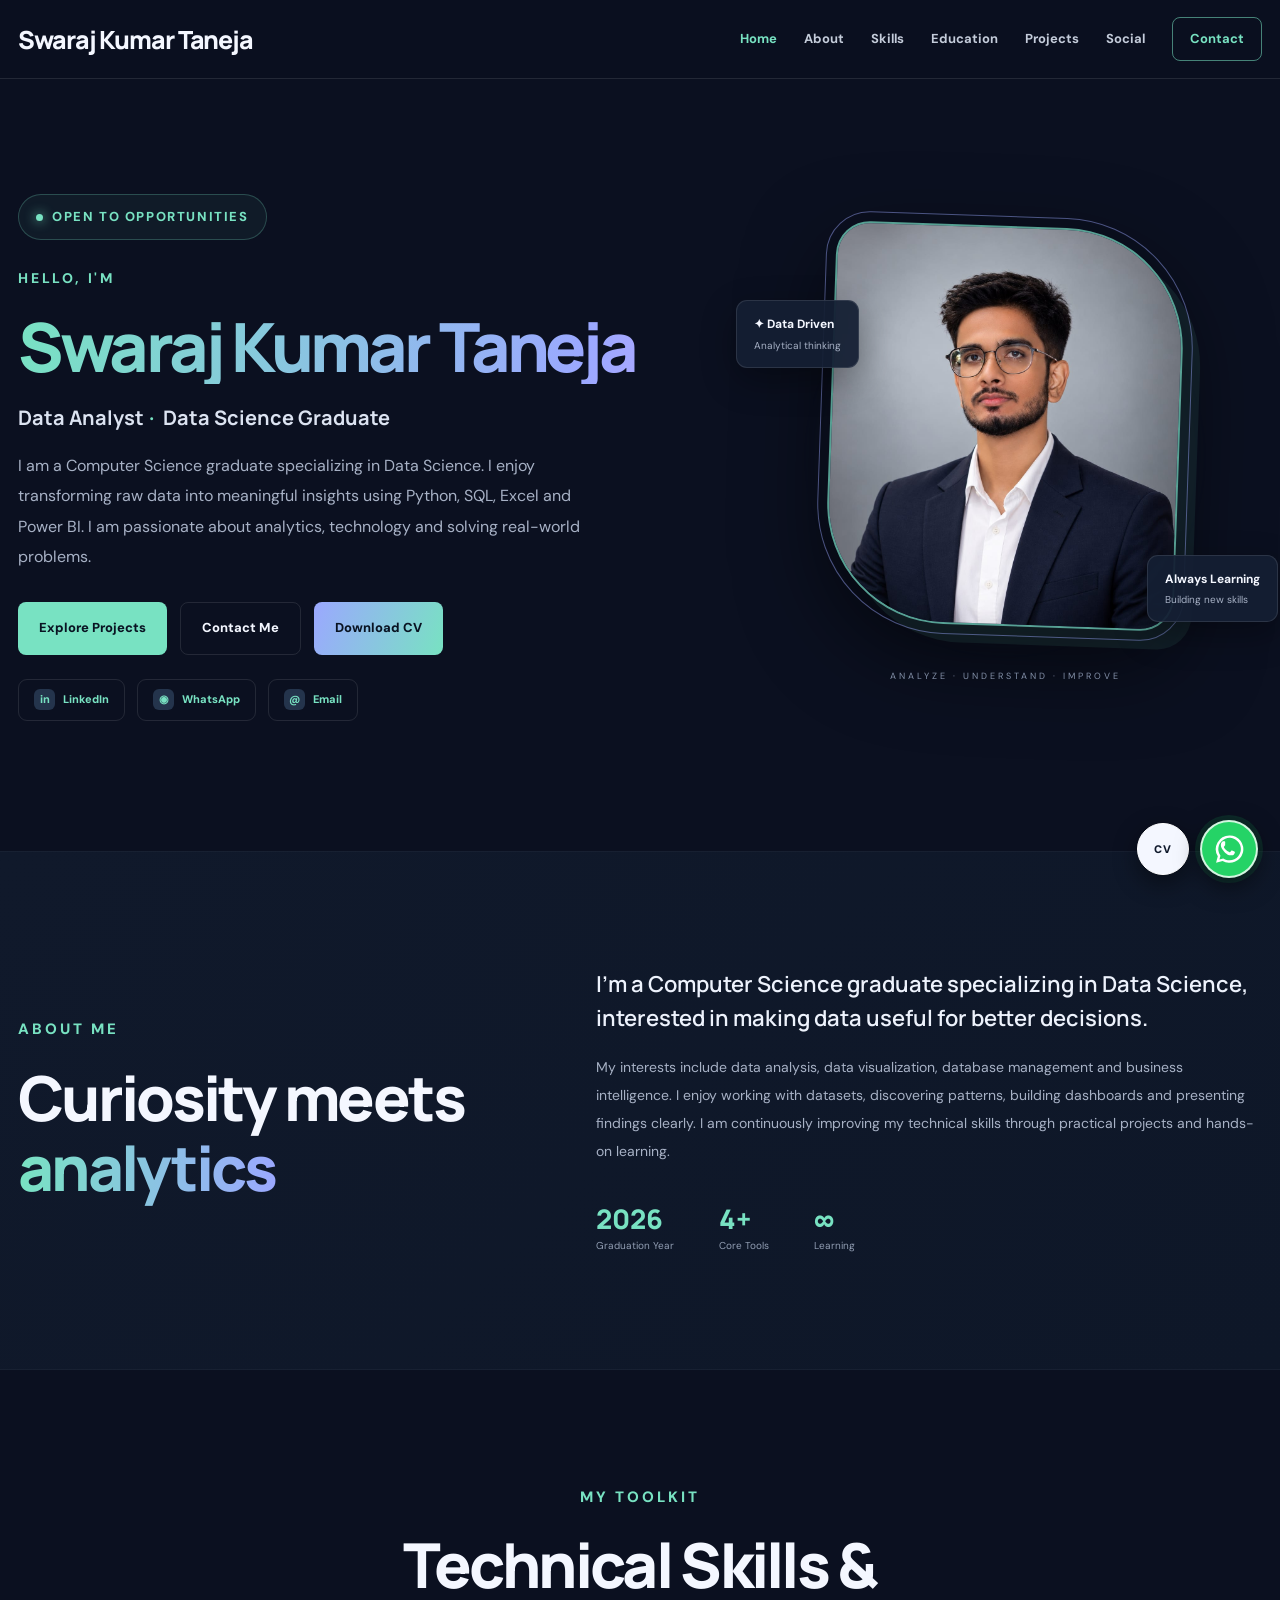
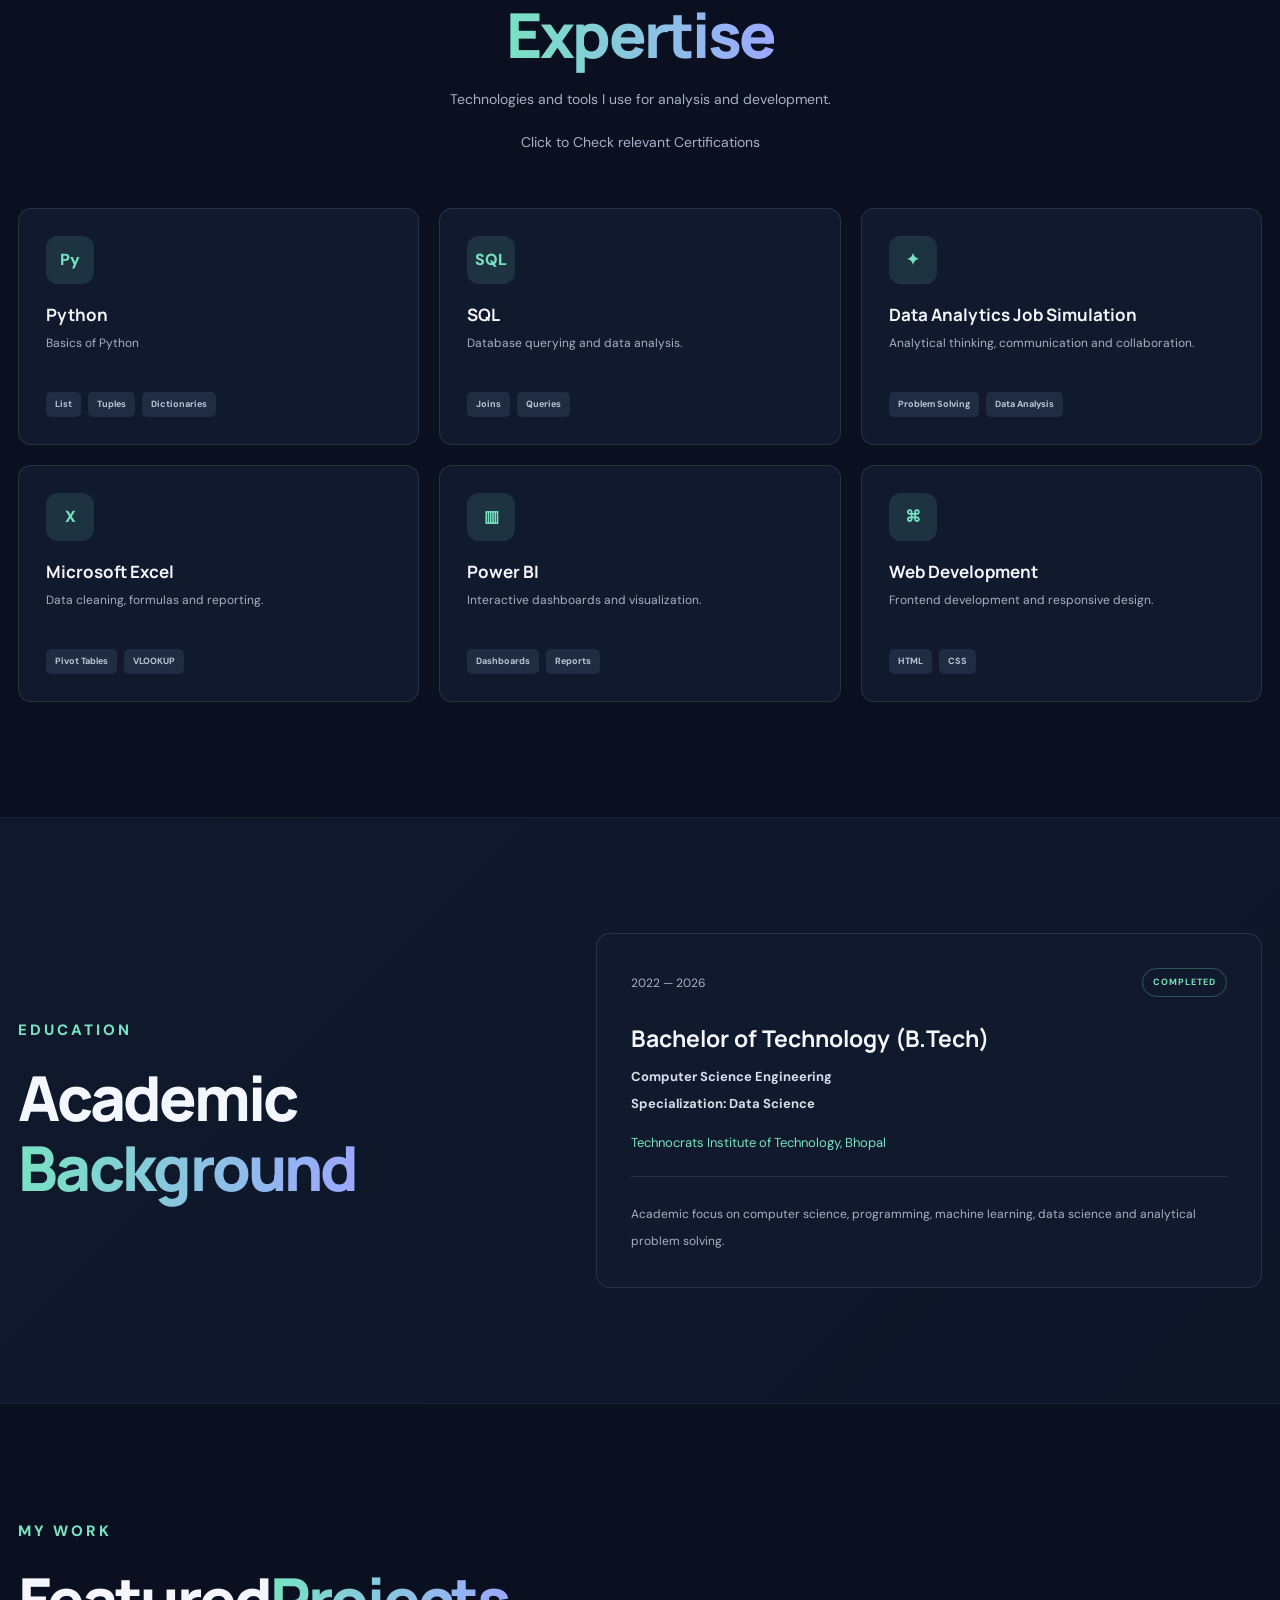
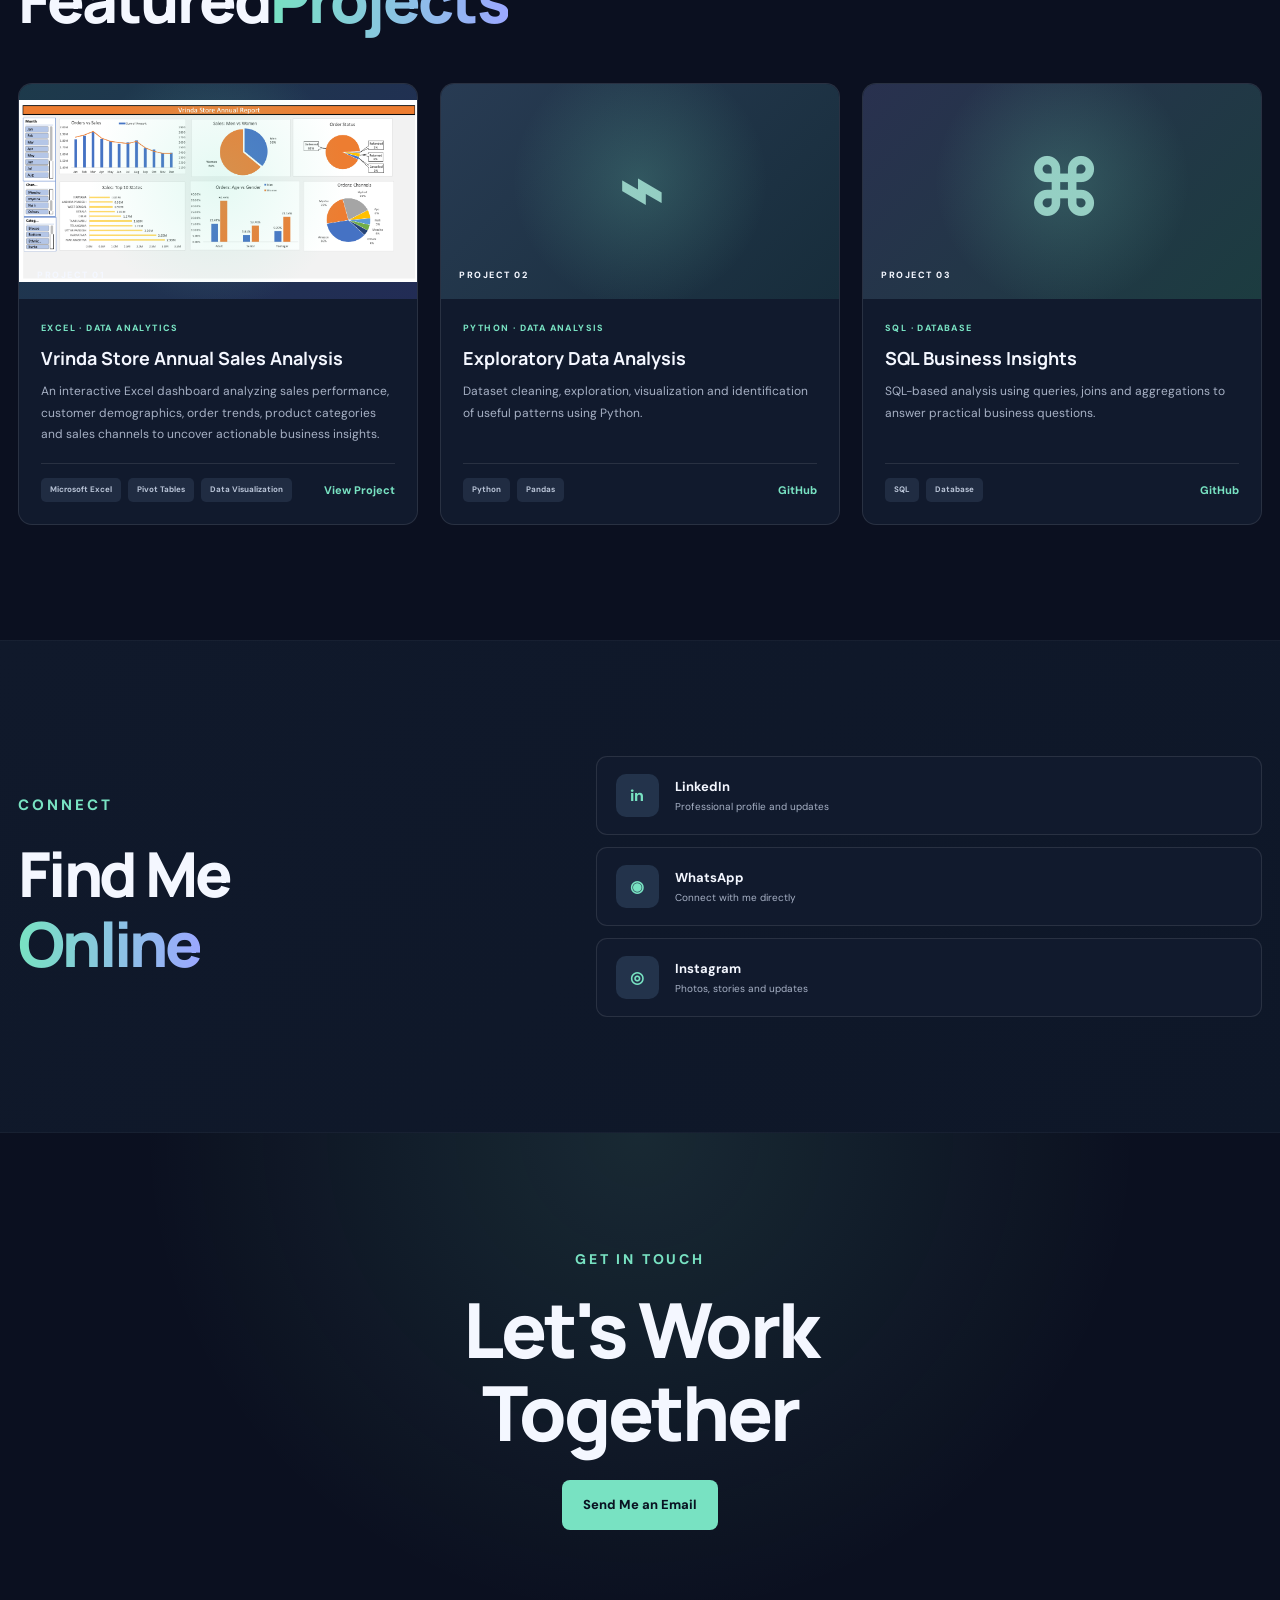
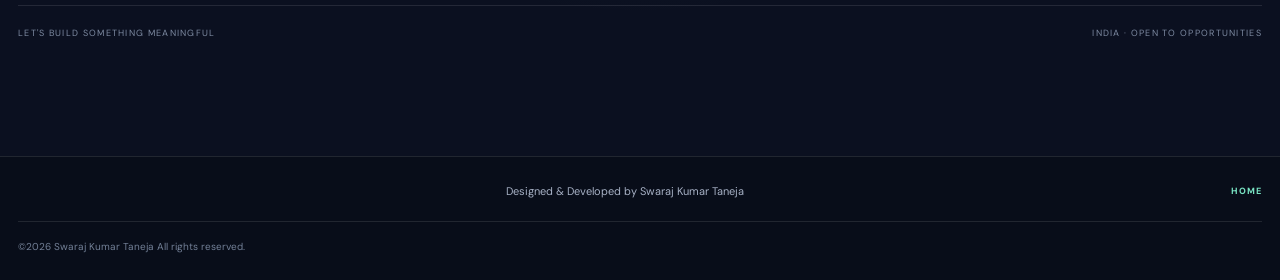
==== index.html @ 74b352bf "[Swaraj]:Initial Website Deployement" ====
<!DOCTYPE html>
<html lang="en">
<head>
    <meta charset="UTF-8">
    <meta name="viewport" content="width=device-width, initial-scale=1.0">
    <meta name="description" content="Home — Swaraj Kumar Taneja portfolio">
    <title>Home | Swaraj Kumar Taneja</title>

    <link rel="preconnect" href="https://fonts.googleapis.com">
    <link rel="preconnect" href="https://fonts.gstatic.com" crossorigin>
    <link href="https://fonts.googleapis.com/css2?family=DM+Sans:wght@400;500;600;700&family=Manrope:wght@500;600;700;800&display=swap" rel="stylesheet">
    <link rel="stylesheet" href="style.css">

    <script src="script.js" defer></script>
</head>
<body>
<div
        class="page-loader"
        id="pageLoader"
        role="status"
        aria-live="polite"
        aria-label="Loading portfolio"
>
    <div class="loader-content">
        <div class="loader-logo">ANALYST<span></span></div>
        <p class="loader-kicker">SWARAJ KUMAR TANEJA</p>
        <h2>Preparing your experience</h2>
        <div class="loader-track">
            <span id="loaderBar"></span>
        </div>
        <div class="loader-meta">
            <span id="loaderPercent">0%</span>
            <span>LOADING</span>
        </div>
    </div>
</div>

<div class="progress" id="progress"></div>

<header class="header">
    <nav class="nav container" aria-label="Main navigation">
        <a href="index.html" class="logo">Swaraj Kumar Taneja</a>

        <button
                class="menu-toggle"
                id="menuToggle"
                aria-label="Open navigation"
                aria-expanded="false"
                aria-controls="navLinks"
        >
            <span></span>
            <span></span>
            <span></span>
        </button>

        <div class="nav-links" id="navLinks">
            <a href="index.html" class="active">Home</a>
            <a href="about.html" class="">About</a>
            <a href="skills.html" class="">Skills</a>
            <a href="education.html" class="">Education</a>
            <a href="projects.html" class="">Projects</a>
            <a href="social.html" class="">Social</a>
            <a href="contact.html" class="nav-btn">Contact</a>
        </div>
    </nav>
</header>

<main>
    <section class="hero container section" id="home">
        <div class="hero-text">
            <div class="availability">
                <span class="status-dot"></span>
                OPEN TO OPPORTUNITIES
            </div>

            <p class="eyebrow">HELLO, I'M</p>
            <h1 class="hero-name">Swaraj Kumar Taneja</h1>
            <h2>Data Analyst<span>·</span> Data Science Graduate</h2>

            <p class="intro">
                I am a Computer Science graduate specializing in Data Science. I enjoy transforming raw data into meaningful insights using Python, SQL, Excel and Power BI. I am passionate about analytics, technology and solving real-world problems.
            </p>

            <div class="hero-buttons">
                <a href="projects.html" class="btn primary">Explore Projects</a>
                <a href="contact.html" class="btn secondary">Contact Me</a>
                <a href="assets/Swaraj-Kumar-Taneja-CV.pdf" class="btn cv-btn" download>
                    Download CV
                </a>
            </div>

            <div class="hero-social">
                <a
                        class="social-pill linkedin-pill"
                        href="https://www.linkedin.com/in/swaraj-kumar-taneja-853937258"
                        target="_blank"
                        rel="noopener noreferrer"
                        aria-label="LinkedIn"
                >
                    <span class="mini-brand">in</span>
                    LinkedIn
                </a>

                <a
                        class="social-pill whatsapp-pill"
                        href="https://wa.me/916203565963"
                        target="_blank"
                        rel="noopener noreferrer"
                        aria-label="WhatsApp"
                >
                    <span class="mini-brand">◉</span>
                    WhatsApp
                </a>

                <a
                        class="social-pill email-pill"
                        href="mailto:swaraj97713473431@gmail.com"
                        aria-label="Email"
                >
                    <span class="mini-brand">@</span>
                    Email
                </a>
            </div>
        </div>

        <div class="hero-art">
            <div class="halo"></div>

            <div class="portrait">
                <img
                        src="images/profile.jpg"
                        alt="Portrait of Swaraj Kumar Taneja"
                        onerror="this.style.display='none'; this.parentElement.classList.add('no-photo');"
                >
            </div>

            <div class="float-card card-top">
                <strong>✦ Data Driven</strong>
                <small>Analytical thinking</small>
            </div>

            <div class="float-card card-bottom">
                <strong>Always Learning</strong>
                <small>Building new skills</small>
            </div>
            <br><br>
            <p class="art-caption">ANALYZE · UNDERSTAND · IMPROVE</p>
        </div>
    </section>

    <section class="section soft" id="about">
        <div class="container split">
            <div class="section-title">
                <p class="eyebrow">ABOUT ME</p>
                <h2>Curiosity meets<br><span class="gradient">analytics</span></h2>
            </div>

            <div class="about-copy">
                <p class="lead">
                    I'm a Computer Science graduate specializing in Data Science, interested in making data useful for better decisions.
                </p>
                <p>
                    My interests include data analysis, data visualization, database management and business intelligence. I enjoy working with datasets, discovering patterns, building dashboards and presenting findings clearly. I am continuously improving my technical skills through practical projects and hands-on learning.
                </p>

                <div class="stats">
                    <div>
                        <strong>2026</strong>
                        <small>Graduation Year</small>
                    </div>
                    <div>
                        <strong>4+</strong>
                        <small>Core Tools</small>
                    </div>
                    <div>
                        <strong>∞</strong>
                        <small>Learning</small>
                    </div>
                </div>
            </div>
        </div>
    </section>

    <section class="section container" id="skills">
        <div class="section-title centered">
            <p class="eyebrow">MY TOOLKIT</p>
            <h2>Technical Skills &amp;<br><span class="gradient">Expertise</span></h2>
            <p class="subtext">Technologies and tools I use for analysis and development.</p>
            <p class="subtext">Click to Check relevant Certifications</p>
        </div>

        <div class="skills-grid">
            <a class="skill" href="skills.html#python">
                <div class="skill-icon python">Py</div>
                <h3>Python</h3>
                <p>Basics of Python</p>
                <div class="tags">
                    <span>List</span>
                    <span>Tuples</span>
                    <span>Dictionaries</span>
                </div>
            </a>

            <a class="skill" href="skills.html#sql">
                <div class="skill-icon sql">SQL</div>
                <h3>SQL</h3>
                <p>Database querying and data analysis.</p>
                <div class="tags">
                    <span>Joins</span>
                    <span>Queries</span>
                </div>
            </a>

            <a class="skill" href="skills.html#soft">
                <div class="skill-icon soft">✦</div>
                <h3>Data Analytics Job Simulation</h3>
                <p>Analytical thinking, communication and collaboration.</p>
                <div class="tags">
                    <span>Problem Solving</span>
                    <span>Data Analysis</span>
                </div>
            </a>

            <a class="skill" href="skills.html#excel">
                <div class="skill-icon excel">X</div>
                <h3>Microsoft Excel</h3>
                <p>Data cleaning, formulas and reporting.</p>
                <div class="tags">
                    <span>Pivot Tables</span>
                    <span>VLOOKUP</span>
                </div>
            </a>

            <a class="skill" href="skills.html#powerbi">
                <div class="skill-icon powerbi">▥</div>
                <h3>Power BI</h3>
                <p>Interactive dashboards and visualization.</p>
                <div class="tags">
                    <span>Dashboards</span>
                    <span>Reports</span>
                </div>
            </a>

            <a class="skill" href="skills.html#web">
                <div class="skill-icon web">⌘</div>
                <h3>Web Development</h3>
                <p>Frontend development and responsive design.</p>
                <div class="tags">
                    <span>HTML</span>
                    <span>CSS</span>
                </div>
            </a>
        </div>
    </section>

    <section class="section soft" id="education">
        <div class="container split">
            <div class="section-title">
                <p class="eyebrow">EDUCATION</p>
                <h2>Academic<br><span class="gradient">Background</span></h2>
            </div>

            <article class="education-card">
                <div class="edu-top">
                    <span>2022 — 2026</span>
                    <b>COMPLETED</b>
                </div>
                <h3>Bachelor of Technology (B.Tech)</h3>
                <h4>Computer Science Engineering</h4>
                <h4>Specialization: Data Science</h4>
                <p>Technocrats Institute of Technology, Bhopal</p>
                <hr>
                <small>
                    Academic focus on computer science, programming, machine learning, data science and analytical problem solving.
                </small>
            </article>
        </div>
    </section>

    <section class="section container" id="projects">
        <div class="projects-heading">
            <div class="section-title">
                <p class="eyebrow">MY WORK</p>
                <h2>Featured<span class="gradient">Projects</span></h2>
            </div>
        </div>

        <div class="projects-grid">
            <article class="project">
                <a
                        class="project-image project-one"
                        href="project-1.html"
                        target="_blank"
                        rel="noopener noreferrer"
                        aria-label="Open Business Analytics Dashboard repository"
                >
                    <span class="image-symbol"><img src="images/project.png" alt="Vrinda Store Data Analysis Project"></span>
                    <span class="project-number">PROJECT 01</span>
                </a>

                <div class="project-content">
                    <p class="category">EXCEL · DATA ANALYTICS</p>
                    <h3>Vrinda Store Annual Sales Analysis</h3>
                    <p>
                        An interactive Excel dashboard analyzing sales performance, customer demographics, order trends, product categories and sales channels to uncover actionable business insights.
                    </p>
                    <div class="project-bottom">
                        <div class="tags">
                            <span>Microsoft Excel</span>
                            <span>Pivot Tables</span>
                            <span>Data Visualization</span>
                        </div>
                        <a href="project-1.html" target="_blank" rel="noopener noreferrer">View Project</a>
                    </div>
                </div>
            </article>

            <article class="project">
                <a
                        class="project-image project-two"
                        href="project-2.html"
                        target="_blank"
                        rel="noopener noreferrer"
                        aria-label="Open Exploratory Data Analysis repository"
                >
                    <span class="image-symbol">⌁</span>
                    <span class="project-number">PROJECT 02</span>
                </a>

                <div class="project-content">
                    <p class="category">PYTHON · DATA ANALYSIS</p>
                    <h3>Exploratory Data Analysis</h3>
                    <p>
                        Dataset cleaning, exploration, visualization and identification of useful patterns using Python.
                    </p>
                    <div class="project-bottom">
                        <div class="tags">
                            <span>Python</span>
                            <span>Pandas</span>
                        </div>
                        <a href="project-2.html" target="_blank" rel="noopener noreferrer">GitHub</a>
                    </div>
                </div>
            </article>

            <article class="project">
                <a
                        class="project-image project-three"
                        href="project-3.html"
                        target="_blank"
                        rel="noopener noreferrer"
                        aria-label="Open SQL Business Insights repository"
                >
                    <span class="image-symbol">⌘</span>
                    <span class="project-number">PROJECT 03</span>
                </a>

                <div class="project-content">
                    <p class="category">SQL · DATABASE</p>
                    <h3>SQL Business Insights</h3>
                    <p>
                        SQL-based analysis using queries, joins and aggregations to answer practical business questions.
                    </p>
                    <div class="project-bottom">
                        <div class="tags">
                            <span>SQL</span>
                            <span>Database</span>
                        </div>
                        <a href="project-3.html" target="_blank" rel="noopener noreferrer">GitHub</a>
                    </div>
                </div>
            </article>
        </div>
    </section>

    <section class="section soft" id="social">
        <div class="container split">
            <div class="section-title">
                <p class="eyebrow">CONNECT</p>
                <h2>Find Me<br><span class="gradient">Online</span></h2>
            </div>

            <div class="social-list">
                <a
                        href="https://www.linkedin.com/in/swaraj-kumar-taneja-853937258"
                        target="_blank"
                        rel="noopener noreferrer"
                >
                    <span class="social-icon linkedin">in</span>
                    <span>
              <b>LinkedIn</b>
              <small>Professional profile and updates</small>
            </span>
                </a>

                <a
                        href="https://wa.me/916203565963"
                        target="_blank"
                        rel="noopener noreferrer"
                >
                    <span class="social-icon whatsapp">◉</span>
                    <span>
              <b>WhatsApp</b>
              <small>Connect with me directly</small>
            </span>
                </a>

                <a
                        href="https://www.instagram.com/swaraj._.0001"
                        target="_blank"
                        rel="noopener noreferrer"
                >
                    <span class="social-icon">◎</span>
                    <span>
              <b>Instagram</b>
              <small>Photos, stories and updates</small>
            </span>
                </a>
            </div>
        </div>
    </section>

    <section class="section contact" id="contact">
        <div class="container contact-inner">
            <p class="eyebrow">GET IN TOUCH</p>
            <h2>Let's Work<br>Together</h2>
            <p></p>
            <a href="mailto:swaraj97713473431@gmail.com" class="btn primary">Send Me an Email</a>

            <div class="contact-foot">
                <span>LET'S BUILD SOMETHING MEANINGFUL</span>
                <span>INDIA · OPEN TO OPPORTUNITIES</span>
            </div>
        </div>
    </section>
</main>

<footer class="footer">
    <div class="container footer-top">
        <p></p>
        <p>Designed &amp; Developed by Swaraj Kumar Taneja</p>
        <a href="index.html">HOME</a>
    </div>

    <div class="container copyright">
        ©<span id="year"></span> Swaraj Kumar Taneja All rights reserved.
    </div>
</footer>

<div class="floating-actions" aria-label="Quick contact actions">
    <a
            href="assets/Swaraj-Kumar-Taneja-CV.pdf"
            class="floating-cv"
            download
            aria-label="Download CV"
            title="Download CV"
    >
        <span>CV</span>
    </a>

    <a
            href="https://wa.me/916203565963"
            class="whatsapp-float"
            target="_blank"
            rel="noopener noreferrer"
            aria-label="Chat on WhatsApp"
            title="Chat on WhatsApp"
    >
        <svg viewBox="0 0 32 32" aria-hidden="true">
            <path d="M16 3.2A12.5 12.5 0 0 0 5.3 22.2L3.7 28l6-1.6A12.5 12.5 0 1 0 16 3.2Zm0 22.7c-1.9 0-3.7-.5-5.3-1.5l-.4-.2-3.5.9.9-3.4-.2-.4A10.3 10.3 0 1 1 16 25.9Z"/>
            <path d="M12.1 9.1c-.3-.7-.6-.7-.9-.7h-.8c-.3 0-.7.1-1 .5-.4.4-1.3 1.3-1.3 3.1s1.3 3.6 1.5 3.9c.2.2 2.5 4 6.1 5.4 3 .1 3.6-.1 4.3-.8.7-.7.9-1.4.9-2 0-.2-.2-.4-.5-.6l-2.1-1c-.3-.1-.5-.2-.7.2-.2.4-.8 1-1 1.2-.2.2-.4.2-.7.1-.4-.2-1.6-.6-3-1.9-1.1-1-1.8-2.2-2-2.6-.2-.4 0-.5.2-.7l.5-.6c.2-.2.2-.4.4-.6.1-.2.1-.4 0-.6z"/>
        </svg>
    </a>
</div>
</body>
</html>
---- style.css ----
/* =========================
   SWARAJ PORTFOLIO — FULL CSS
   ========================= */

/* || Variables, Base, Layout, Components, Utilities & Responsive Rules */
:root {
  --bg:#0b1020;
  --panel:#111a2d;
  --panel2:#151f34;
  --text:#f4f7ff;
  --muted:#a7b1c5;
  --mint:#78e2c2;
  --blue:#9ba8ff;
  --line:rgba(255,255,255,.1);
  --glow:rgba(120,226,194,.22);
  --font:'DM Sans',sans-serif;
  --display:'Manrope',sans-serif;
}

* {
  box-sizing:border-box;
  margin:0;
  padding:0;
}

html {
  scroll-behavior:smooth;
  scroll-padding-top:90px;
}

body {
  background:var(--bg);
  color:var(--text);
  font-family:var(--font);
  font-size:16px;
  line-height:1.7;
  overflow-x:hidden;
}

a {
  color:inherit;
  text-decoration:none;
}

img {
  display:block;
  max-width:100%;
}

button {
  font:inherit;
}

.container {
  width:min(1160px,calc(100% - 48px));
  margin-inline:auto;
}

.section {
  padding-block:115px;
}

.soft {
  background:linear-gradient(135deg,#10192b,#0e1728);
  border-block:1px solid rgba(255,255,255,.035);
}

.progress {
  position:fixed;
  z-index:1000;
  top:0;
  left:0;
  width:0;
  height:3px;
  background:linear-gradient(90deg,var(--mint),var(--blue));
}

.header {
  position:sticky;
  top:0;
  z-index:100;
  background:rgba(11,16,32,.86);
  border-bottom:1px solid var(--line);
}

.nav {
  height:78px;
  display:flex;
  align-items:center;
  justify-content:space-between;
}

.logo {
  font:800 32px var(--display);
  letter-spacing:-3px;
}

.logo span {
  color:var(--mint);
}

.nav-links {
  display:flex;
  align-items:center;
  gap:27px;
}

.nav-links a {
  font-size:13px;
  font-weight:700;
  color:#c4ccda;
  transition:color .25s;
}

.nav-links a:hover {
  color:var(--mint);
}

.nav-btn {
  padding:10px 17px;
  border:1px solid rgba(120,226,194,.55);
  border-radius:8px;
  color:var(--mint)!important;
}

.menu-toggle {
  display:none;
  background:none;
  border:0;
  cursor:pointer;
}

.menu-toggle span {
  display:block;
  width:25px;
  height:2px;
  margin:5px;
  background:white;
  border-radius:2px;
}

.hero {
  min-height:690px;
  display:grid;
  grid-template-columns:1.1fr .9fr;
  align-items:center;
  gap:55px;
  position:relative;
  padding-bottom:130px;
}

.availability {
  display:inline-flex;
  align-items:center;
  gap:9px;
  padding:8px 13px;
  border:1px solid rgba(120,226,194,.25);
  border-radius:30px;
  color:var(--mint);
  font-size:10px;
  font-weight:800;
  letter-spacing:1.4px;
  margin-bottom:30px;
  background:rgba(120,226,194,.05);
}

.status-dot {
  width:7px;
  height:7px;
  border-radius:50%;
  background:var(--mint);
  box-shadow:0 0 12px var(--mint);
}

.eyebrow {
  font-size:11px;
  letter-spacing:2.5px;
  font-weight:800;
  color:var(--mint);
  margin-bottom:17px;
}

.hero h1 {
  font:800 clamp(58px,7vw,91px)/1.04 var(--display);
  letter-spacing:-5px;
  margin-bottom:20px;
}

.gradient {
  background:linear-gradient(90deg,var(--mint),var(--blue),var(--mint));
  background-size:200% auto;
  color:transparent;
  background-clip:text;
  -webkit-background-clip:text;
  animation:none;
}

@keyframes gradientMove {
  to {
    background-position:200% center;
  }
}

.hero h2 {
  font:700 20px var(--display);
  color:#dce3f1;
  margin-bottom:20px;
}

.hero h2 span {
  color:var(--mint);
  padding-inline:5px;
}

.intro {
  max-width:590px;
  color:var(--muted);
  font-size:16px;
  line-height:1.9;
}

.hero-buttons {
  display:flex;
  gap:13px;
  margin-top:30px;
  flex-wrap:wrap;
}

.btn {
  display:inline-flex;
  align-items:center;
  justify-content:center;
  padding:14px 21px;
  border-radius:8px;
  font-size:13px;
  font-weight:800;
  transition:transform .3s,box-shadow .3s,background .3s;
}

.btn:hover {
  transform:translateY(-4px);
  box-shadow:0 12px 30px rgba(120,226,194,.15);
}

.btn.primary {
  background:var(--mint);
  color:#091322;
}

.btn.secondary {
  border:1px solid var(--line);
  color:var(--text);
}

.quick-info {
  display:flex;
  gap:20px;
  flex-wrap:wrap;
  color:#8f9bb1;
  font-size:12px;
  margin-top:29px;
}

.hero-social {
  margin-top:23px;
}

.hero-social a {
  display:grid;
  place-items:center;
  width:34px;
  height:34px;
  border:1px solid var(--line);
  border-radius:50%;
  font-weight:800;
  color:var(--mint);
}

.hero-art {
  height:470px;
  position:relative;
  display:grid;
  place-items:center;
}

.halo {
  position:absolute;
  width:390px;
  height:390px;
  border-radius:50%;
  background:radial-gradient(circle,rgba(120,226,194,.17),rgba(155,168,255,.08) 48%,transparent 72%);
  filter:blur(8px);
}

.portrait {
  position:relative;
  width:310px;
  height:370px;
  border:1px solid rgba(120,226,194,.4);
  border-radius:155px 155px 30px 30px;
  overflow:hidden;
  background:linear-gradient(145deg,#1b2b43,#172137);
  box-shadow:0 25px 70px #0007;
  transition:transform .5s,box-shadow .5s;
}

.portrait img {
  width:100%;
  height:100%;
  object-fit:cover;
  transition:transform .7s;
}

.portrait:hover {
  transform:translateY(-8px) scale(1.025);
  box-shadow:0 30px 80px #0009,0 0 35px var(--glow);
}

.portrait:hover img {
  transform:scale(1.12);
}

.portrait.no-photo:after {
  content:"SK";
  position:absolute;
  inset:0;
  display:grid;
  place-items:center;
  font:800 90px var(--display);
  letter-spacing:-7px;
  color:var(--mint);
  background:radial-gradient(circle at 50% 35%,#263e50,#111a2d 70%);
}

.float-card {
  position:absolute;
  z-index:2;
  padding:13px 17px;
  background:rgba(21,31,52,.94);
  border:1px solid var(--line);
  border-radius:11px;
  box-shadow:0 12px 35px #0005;
  animation:none;
}

.float-card strong,
.float-card small {
  display:block;
}

.float-card strong {
  font-size:12px;
}

.float-card small {
  font-size:10px;
  color:var(--muted);
  margin-top:2px;
}

.card-top {
  top:78px;
  left:0;
}

.card-bottom {
  bottom:70px;
  right:-5px;
  animation-delay:1s;
}

@keyframes float {
  50% {
    transform:translateY(-11px);
  }
}

.art-caption {
  position:absolute;
  bottom:8px;
  font-size:9px;
  letter-spacing:3px;
  color:#8491a9;
}

.scroll-down {
  position:absolute;
  bottom:43px;
  left:0;
  color:#8290a8;
  font-size:10px;
  letter-spacing:2px;
  font-weight:700;
}

.split {
  display:grid;
  grid-template-columns:.85fr 1.15fr;
  gap:85px;
  align-items:center;
}

.section-title h2 {
  font:800 clamp(40px,5vw,62px)/1.13 var(--display);
  letter-spacing:-2.7px;
}

.about-copy .lead {
  font:600 22px/1.55 var(--display);
  color:#edf2fc;
  margin-bottom:18px;
}

.about-copy>p:not(.lead) {
  color:var(--muted);
  font-size:14px;
  line-height:2;
}

.stats {
  display:flex;
  gap:45px;
  margin-top:35px;
}

.stats strong,
.stats small {
  display:block;
}

.stats strong {
  font:800 27px var(--display);
  color:var(--mint);
}

.stats small {
  font-size:10px;
  color:#929eb3;
}

.centered {
  text-align:center;
}

.centered .subtext {
  margin-inline:auto;
}

.subtext {
  max-width:440px;
  color:var(--muted);
  font-size:14px;
  line-height:1.9;
  margin-top:16px;
}

.skills-grid {
  display:grid;
  grid-template-columns:repeat(3,minmax(0,1fr));
  gap:20px;
  margin-top:52px;
}

.skill {
  padding:27px;
  background:var(--panel);
  border:1px solid var(--line);
  border-radius:13px;
  transition:transform .35s,border-color .35s,box-shadow .35s;
}

.skill:hover {
  transform:translateY(-9px);
  border-color:rgba(120,226,194,.55);
  box-shadow:0 20px 45px #0005;
  background:var(--panel2);
}

.skill-icon {
  width:48px;
  height:48px;
  border-radius:12px;
  display:grid;
  place-items:center;
  font-weight:800;
  font-size:16px;
  margin-bottom:19px;
  background:rgba(120,226,194,.12);
  color:var(--mint);
  transition:transform .35s;
}

.skill:hover .skill-icon {
  transform:rotate(-7deg) scale(1.1);
}

.skill h3 {
  font:700 17px var(--display);
  margin-bottom:7px;
}

.skill p {
  font-size:12px;
  color:var(--muted);
  line-height:1.8;
  min-height:44px;
}

.tags {
  display:flex;
  gap:7px;
  flex-wrap:wrap;
  margin-top:15px;
}

.tags span {
  font-size:9px;
  font-weight:700;
  color:#b9c4d7;
  background:#202c42;
  padding:5px 9px;
  border-radius:5px;
}

.education-card {
  padding:34px;
  background:var(--panel);
  border:1px solid var(--line);
  border-radius:14px;
  transition:transform .35s,border-color .35s;
}

.education-card:hover {
  transform:translateY(-7px);
  border-color:rgba(120,226,194,.5);
}

.edu-top {
  display:flex;
  justify-content:space-between;
  align-items:center;
  margin-bottom:25px;
  font-size:12px;
  color:var(--muted);
}

.edu-top b {
  font-size:9px;
  letter-spacing:1px;
  color:var(--mint);
  padding:6px 10px;
  border:1px solid rgba(120,226,194,.3);
  border-radius:20px;
}

.education-card h3 {
  font:700 23px var(--display);
  margin-bottom:12px;
}

.education-card h4 {
  font-size:13px;
  color:#d6deec;
  margin:5px 0;
}

.education-card p {
  color:var(--mint);
  font-size:13px;
  margin-top:16px;
}

.education-card hr {
  border:0;
  border-top:1px solid var(--line);
  margin:22px 0;
}

.education-card small {
  font-size:12px;
  color:var(--muted);
  line-height:1.9;
}

.projects-heading {
  display:flex;
  align-items:end;
  justify-content:space-between;
  gap:30px;
}

.projects-heading .subtext {
  margin:0;
  max-width:390px;
}

.projects-grid {
  display:grid;
  grid-template-columns:repeat(3,minmax(0,1fr));
  gap:22px;
  margin-top:48px;
  align-items:stretch;
}

.project {
  min-width:0;
  overflow:hidden;
  background:var(--panel);
  border:1px solid var(--line);
  border-radius:14px;
  transition:transform .4s,border-color .4s,box-shadow .4s;
}

.project:hover {
  transform:translateY(-10px);
  border-color:rgba(120,226,194,.55);
  box-shadow:0 24px 55px #0006;
}

.project-image {
  height:215px;
  position:relative;
  display:grid;
  place-items:center;
  overflow:hidden;
  background:linear-gradient(135deg,#1d3a4b,#222c55);
}

.project-two {
  background:linear-gradient(135deg,#283b53,#172d3b);
}

.project-three {
  background:linear-gradient(135deg,#29314f,#1c3c40);
}

.project-image:before {
  content:"";
  position:absolute;
  inset:0;
  background:radial-gradient(circle at 50% 45%,rgba(120,226,194,.2),transparent 55%);
  transition:transform .7s;
}

.project:hover .project-image:before {
  transform:scale(1.5);
}

.image-symbol {
  font-size:75px;
  color:rgba(190,245,231,.78);
  font-weight:700;
  transition:transform .7s;
}

.project:hover .image-symbol {
  transform:scale(1.2) rotate(-7deg);
}

.project-number {
  position:absolute;
  left:18px;
  bottom:15px;
  font-size:9px;
  font-weight:800;
  letter-spacing:1.5px;
  z-index:1;
}

.project-arrow {
  position:absolute;
  right:15px;
  top:14px;
  display:grid;
  place-items:center;
  width:33px;
  height:33px;
  border-radius:50%;
  background:#ffffff20;
  z-index:1;
}

.project-content {
  padding:22px;
}

.category {
  font-size:9px;
  color:var(--mint);
  letter-spacing:1.4px;
  font-weight:800;
  margin-bottom:10px;
}

.project-content h3 {
  font:700 18px/1.4 var(--display);
  margin-bottom:10px;
}

.project-content>p:not(.category) {
  font-size:12px;
  color:var(--muted);
  line-height:1.8;
  min-height:66px;
}

.project-bottom {
  display:flex;
  justify-content:space-between;
  align-items:center;
  gap:8px;
  margin-top:16px;
  border-top:1px solid var(--line);
  padding-top:14px;
}

.project-bottom .tags {
  margin:0;
}

.project-bottom .tags span {
  font-size:8px;
}

.project-bottom>a {
  font-size:11px;
  font-weight:800;
  color:var(--mint);
  white-space:nowrap;
}

.social-list {
  display:grid;
  gap:12px;
}

.social-list>a {
  display:flex;
  align-items:center;
  gap:16px;
  padding:17px 19px;
  background:var(--panel);
  border:1px solid var(--line);
  border-radius:11px;
  transition:transform .3s,border-color .3s,background .3s;
}

.social-list>a:hover {
  transform:translateX(7px);
  border-color:rgba(120,226,194,.5);
  background:var(--panel2);
}

.social-icon {
  width:43px;
  height:43px;
  display:grid;
  place-items:center;
  border-radius:10px;
  background:#23334b;
  color:var(--mint);
  font-weight:800;
}

.social-list>a>span:nth-child(2) {
  flex:1;
}

.social-list b,
.social-list small {
  display:block;
}

.social-list b {
  font-size:13px;
}

.social-list small {
  font-size:10px;
  color:var(--muted);
}

.social-list i {
  font-style:normal;
  color:var(--mint);
}

.contact {
  background:radial-gradient(ellipse at 50% 0%,rgba(120,226,194,.12),transparent 55%),#0b1020;
}

.contact-inner {
  text-align:center;
}

.contact-inner h2 {
  font:800 clamp(50px,7vw,76px)/1.08 var(--display);
  letter-spacing:-3px;
}

.contact-inner>p:not(.eyebrow) {
  color:var(--muted);
  font-size:14px;
  margin:18px auto 27px;
  max-width:480px;
}

.contact-foot {
  display:flex;
  justify-content:space-between;
  gap:15px;
  border-top:1px solid var(--line);
  margin-top:75px;
  padding-top:20px;
  color:#7e8ba2;
  font-size:9px;
  letter-spacing:1.3px;
}

.footer {
  background:#080d19;
  border-top:1px solid var(--line);
  padding:25px 0;
}

.footer-top {
  display:flex;
  align-items:center;
  justify-content:space-between;
  gap:20px;
}

.footer-top p {
  font-size:11px;
  color:var(--muted);
}

.footer-top>a:last-child {
  font-size:9px;
  letter-spacing:1px;
  color:var(--mint);
  font-weight:800;
}

.copyright {
  border-top:1px solid var(--line);
  margin-top:20px;
  padding-top:16px;
  color:#738097;
  font-size:10px;
}

.whatsapp-float {
  position:fixed;
  right:25px;
  bottom:25px;
  z-index:90;
  width:55px;
  height:55px;
  border-radius:50%;
  display:grid;
  place-items:center;
  background:#25d366;
  box-shadow:0 8px 25px #0006;
  transition:transform .3s;
}

.whatsapp-float:hover {
  transform:scale(1.1);
}

.whatsapp-float svg {
  width:35px;
  height:35px;
  fill:#fff;
}

.reveal {
  opacity:0;
  transform:translateY(28px);
  transition:opacity .55s ease-out,transform .55s ease-out;
}

.reveal.visible {
  opacity:1;
  transform:none;
}

@media(max-width:900px) {
  .nav-links {
    gap:14px;
  }

  .nav-links a {
    font-size:11px;
  }

  .hero {
    gap:25px;
  }

  .hero h1 {
    font-size:65px;
  }

  .split {
    gap:45px;
  }

  .projects-grid {
    grid-template-columns:repeat(2,minmax(0,1fr));
  }
}

@media(max-width:700px) {
  .container {
    width:min(100% - 36px,560px);
  }

  .section {
    padding-block:82px;
  }

  .nav {
    height:70px;
  }

  .menu-toggle {
    display:block;
    z-index:3;
  }

  .nav-links {
    display:none;
    position:absolute;
    top:70px;
    left:0;
    right:0;
    padding:18px 24px 24px;
    background:#10192b;
    border-bottom:1px solid var(--line);
    flex-direction:column;
    align-items:stretch;
    gap:0;
  }

  .nav-links.open {
    display:flex;
  }

  .nav-links a {
    font-size:14px;
    padding:12px 4px;
  }

  .nav-links .nav-btn {
    text-align:center;
    margin-top:8px;
  }

  .hero {
    grid-template-columns:1fr;
    gap:10px;
    padding-top:75px;
    padding-bottom:110px;
    text-align:left;
  }

  .hero-art {
    grid-row:1;
    height:350px;
    margin-bottom:20px;
  }

  .portrait {
    width:235px;
    height:290px;
  }

  .halo {
    width:300px;
    height:300px;
  }

  .card-top {
    left:2%;
    top:35px;
  }

  .card-bottom {
    right:0;
    bottom:45px;
  }

  .hero h1 {
    font-size:clamp(52px,13vw,72px);
    letter-spacing:-3px;
  }

  .hero h2 {
    font-size:17px;
  }

  .intro {
    font-size:14px;
  }

  .scroll-down {
    bottom:35px;
  }

  .split {
    grid-template-columns:1fr;
    gap:30px;
  }

  .section-title h2 {
    font-size:clamp(39px,10vw,52px);
  }

  .skills-grid {
    grid-template-columns:repeat(2,minmax(0,1fr));
    gap:13px;
  }

  .skill {
    padding:20px;
  }

  .skill p {
    min-height:unset;
  }

  .projects-heading {
    display:block;
  }

  .projects-heading .subtext {
    margin-top:15px;
  }

  .projects-grid {
    grid-template-columns:1fr;
    gap:18px;
  }

  .project-image {
    height:230px;
  }

  .contact-foot {
    margin-top:55px;
    flex-direction:column;
  }

  .footer-top {
    flex-wrap:wrap;
  }

  .footer-top p {
    order:3;
    width:100%;
  }
}

@media(max-width:420px) {
  .container {
    width:calc(100% - 30px);
  }

  .skills-grid {
    grid-template-columns:1fr;
  }

  .stats {
    gap:25px;
  }

  .about-copy .lead {
    font-size:19px;
  }

  .education-card {
    padding:24px;
  }

  .education-card h3 {
    font-size:20px;
  }

  .quick-info {
    gap:10px;
    flex-direction:column;
  }

  .whatsapp-float {
    right:16px;
    bottom:16px;
    width:50px;
    height:50px;
  }
}

@media(prefers-reduced-motion:reduce) {
  *,*::before,*::after {
    animation-duration:.01ms!important;
    animation-iteration-count:1!important;
    transition-duration:.01ms!important;
    scroll-behavior:auto!important;
  }

  .reveal {
    opacity:1;
    transform:none;
    filter:none;
  }
}

/* ===== REQUESTED PERSONALIZATION UPDATE ===== */
.container {
  width:min(1320px,calc(100% - 36px));
}

.logo {
  font-size:clamp(18px,2vw,25px);
  letter-spacing:-1.1px;
  white-space:nowrap;
}

.logo span {
  margin-left:2px;
}

.hero {
  grid-template-columns:minmax(0,1.15fr) minmax(330px,.85fr);
  gap:35px;
}

.hero-name {
  font-size:clamp(43px,5.3vw,72px)!important;
  letter-spacing:-3.8px!important;
  line-height:1.12!important;
  white-space:nowrap;
}

.availability {
  font-size:13px;
  padding:11px 17px;
  letter-spacing:1.6px;
  margin-bottom:27px;
}

.eyebrow {
  font-size:14px;
  letter-spacing:2.8px;
}

.section-title .eyebrow {
  font-size:15px;
  letter-spacing:3px;
}

.hero-social {
  display:flex;
  align-items:center;
  gap:10px;
  flex-wrap:wrap;
  margin-top:24px;
}

.social-pill {
  display:inline-flex;
  align-items:center;
  gap:8px;
  padding:9px 13px;
  border:1px solid var(--line);
  border-radius:8px;
  font-size:11px;
  font-weight:800;
  transition:transform .25s,border-color .25s,background .25s;
}

.social-pill:hover {
  transform:translateY(-3px);
  border-color:var(--mint);
  background:#17253a;
}

.mini-brand {
  display:grid;
  place-items:center;
  width:21px;
  height:21px;
  border-radius:6px;
  background:#24344c;
  color:var(--mint);
  font-size:11px;
}

.cv-btn {
  background:linear-gradient(110deg,#9ba8ff,#78e2c2);
  color:#091322;
}

.hero-art {
  min-width:0;
}

.portrait {
  width:min(350px,100%);
  height:400px;
  border-radius:34px 120px 34px 120px;
  border:2px solid rgba(120,226,194,.65);
  outline:1px solid rgba(155,168,255,.45);
  outline-offset:9px;
  transform:rotate(2deg);
  box-shadow:18px 18px 0 rgba(120,226,194,.08),0 30px 85px #0009;
}

.portrait img {
  transform:rotate(-2deg) scale(1.03);
}

.portrait:hover {
  transform:rotate(0) translateY(-8px) scale(1.025);
}

.portrait:hover img {
  transform:rotate(0) scale(1.12);
}

.float-card {
  backdrop-filter:none;
}

.card-top {
  left:-12px;
}

.card-bottom {
  right:-16px;
}

.section-title .eyebrow {
  margin-bottom:20px;
}

.floating-actions {
  position:fixed;
  right:22px;
  bottom:22px;
  z-index:120;
  display:flex;
  align-items:center;
  gap:11px;
}

.floating-actions .whatsapp-float {
  position:static;
  width:58px;
  height:58px;
  box-shadow:0 8px 25px #0008,0 0 0 5px rgba(37,211,102,.13);
  border:2px solid rgba(255,255,255,.8);
}

.whatsapp-float svg {
  width:35px;
  height:35px;
}

.floating-cv {
  height:52px;
  min-width:52px;
  padding:0 15px;
  border-radius:28px;
  display:flex;
  align-items:center;
  justify-content:center;
  gap:7px;
  background:#f4f7ff;
  color:#101a2c;
  font-size:17px;
  font-weight:900;
  box-shadow:0 8px 24px #0007;
  border:1px solid #fff;
  transition:transform .25s,background .25s;
}

.floating-cv span {
  font-size:11px;
  letter-spacing:.6px;
}

.floating-cv:hover {
  transform:translateY(-4px);
  background:var(--mint);
}

@media(max-width:1050px) {
  .container {
    width:calc(100% - 32px);
  }

  .hero-name {
    font-size:clamp(40px,5vw,58px)!important;
    letter-spacing:-2.7px!important;
  }

  .nav {
    gap:15px;
  }

  .logo {
    font-size:19px;
  }
}

@media(max-width:700px) {
  .container {
    width:calc(100% - 28px);
  }

  .hero {
    grid-template-columns:1fr;
    gap:8px;
  }

  .hero-name {
    white-space:normal;
    font-size:clamp(43px,10.5vw,64px)!important;
    letter-spacing:-2.5px!important;
  }

  .hero-art {
    width:100%;
  }

  .portrait {
    width:235px;
    height:290px;
    border-radius:28px 85px 28px 85px;
  }

  .availability {
    font-size:12px;
  }

  .eyebrow,
  .section-title .eyebrow {
    font-size:13px;
  }

  .card-top {
    left:4%;
  }

  .card-bottom {
    right:2%;
  }

  .floating-actions {
    right:12px;
    bottom:13px;
    gap:8px;
  }

  .floating-actions .whatsapp-float {
    width:53px;
    height:53px;
  }

  .floating-cv {
    height:48px;
    min-width:48px;
    padding:0 13px;
  }
}

@media(max-width:390px) {
  .logo {
    font-size:16px;
  }

  .hero-name {
    font-size:41px!important;
  }

  .social-pill {
    font-size:10px;
    padding:8px 10px;
  }
}

/* Performance improvements: compositor-friendly progress and no scroll repaint blur */
.progress {
  width:100%!important;
  transform:scaleX(0);
  transform-origin:left center;
  will-change:transform;
}

@media(max-width:768px) {
  .halo {
    filter:none;
  }

  .project,
  .skill,
  .education-card {
    box-shadow:none;
  }
}

/* Full-screen first-visit/page-load intro */
.page-loader {
  position:fixed;
  inset:0;
  z-index:9999;
  display:grid;
  place-items:center;
  background:#080d19;
  color:#f4f7ff;
  opacity:1;
  visibility:visible;
  transition:opacity .25s ease,visibility .25s ease;
}

.page-loader.is-done {
  opacity:0;
  visibility:hidden;
  pointer-events:none;
}

.loader-content {
  width:min(340px,calc(100% - 48px));
  text-align:center;
}

.loader-logo {
  font:800 58px/1 Manrope,sans-serif;
  letter-spacing:-5px;
  background:linear-gradient(110deg,#9ba8ff,#78e2c2);
  -webkit-background-clip:text;
  background-clip:text;
  color:transparent;
  margin-bottom:22px;
}

.loader-logo span {
  color:#78e2c2;
}

.loader-kicker {
  font-size:10px;
  letter-spacing:3px;
  color:#9ba8ff;
  font-weight:800;
  margin:0 0 13px;
}

.loader-content h2 {
  font:700 20px Manrope,sans-serif;
  margin:0 0 26px;
}

.loader-track {
  height:5px;
  border-radius:9px;
  background:#202b40;
  overflow:hidden;
}

.loader-track span {
  display:block;
  width:0;
  height:100%;
  border-radius:9px;
  background:linear-gradient(90deg,#9ba8ff,#78e2c2);
  transition:width .08s linear;
}

.loader-meta {
  display:flex;
  justify-content:space-between;
  margin-top:12px;
  color:#8e9bb1;
  font-size:10px;
  font-weight:800;
  letter-spacing:1.5px;
}

@media(prefers-reduced-motion:reduce) {
  .page-loader,
  .loader-track span {
    transition:none;
  }
}

/* Hero social buttons: prevent inherited circular-icon sizing and overlap */
.hero .hero-social {
  display:flex;
  flex-direction:row;
  align-items:center;
  justify-content:flex-start;
  flex-wrap:wrap;
  gap:12px;
  width:100%;
  min-width:0;
  margin-top:24px;
}

.hero .hero-social .social-pill {
  display:inline-flex;
  align-items:center;
  justify-content:center;
  flex:0 0 auto;
  width:auto;
  min-width:max-content;
  height:auto;
  min-height:42px;
  padding:9px 15px;
  margin:0;
  border:1px solid var(--line);
  border-radius:9px;
  line-height:1.2;
  white-space:nowrap;
  gap:8px;
}

.hero .hero-social .mini-brand {
  flex:0 0 21px;
}

@media(max-width:700px) {
  .hero .hero-social {
    gap:10px;
  }

  .hero .hero-social .social-pill {
    min-height:40px;
    padding:9px 12px;
    font-size:11px;
  }
}

@media(max-width:360px) {
  .hero .hero-social {
    gap:8px;
  }

  .hero .hero-social .social-pill {
    padding:8px 10px;
    font-size:10px;
  }
}

/* Mobile-first refinements: comfortable spacing, readable type and touch targets */
@media (max-width: 700px) {
  html { scroll-padding-top: 76px; }
  body { font-size: 15px; }
  .container { width: calc(100% - 32px); }
  .section { padding-block: 70px; }
  .header { background: rgba(11,16,32,.97); }
  .nav { height: 66px; }
  .logo { font-size: clamp(15px, 4.2vw, 19px); letter-spacing: -.7px; }
  .menu-toggle { width: 44px; height: 44px; display:grid; place-content:center; border:1px solid var(--line); border-radius:10px; }
  .menu-toggle span { width:21px; margin:3px 0; }
  .nav-links { top:66px; padding:12px 20px 18px; box-shadow:0 18px 30px #0005; }
  .nav-links a { padding:13px 5px; font-size:14px; }
  .hero { min-height:0; display:flex; flex-direction:column; align-items:stretch; gap:22px; padding-top:36px; padding-bottom:82px; }
  .hero-art { order:-1; height:auto; min-height:300px; margin:0 auto 4px; width:100%; display:grid; place-items:center; }
  .portrait { width:min(66vw,245px); height:min(78vw,295px); min-height:245px; border-radius:28px 82px 28px 82px; outline-offset:5px; }
  .halo { width: min(82vw,310px); height:min(82vw,310px); }
  .float-card { padding:10px 12px; max-width:145px; }
  .float-card strong { font-size:10px; }
  .float-card small { font-size:9px; }
  .card-top { left:0; top:25px; }
  .card-bottom { right:0; bottom:22px; }
  .art-caption { font-size:8px; bottom:-4px; }
  .hero-text { width:100%; }
  .availability { font-size:10px; padding:9px 12px; margin-bottom:18px; letter-spacing:1.2px; }
  .hero-name { font-size:clamp(39px, 10.5vw, 58px)!important; line-height:1.08!important; letter-spacing:-2.4px!important; overflow-wrap:anywhere; }
  .hero h2 { font-size:16px; line-height:1.5; margin-bottom:14px; }
  .intro { font-size:14px; line-height:1.75; }
  .hero-buttons { display:grid; grid-template-columns:1fr 1fr; gap:10px; margin-top:22px; }
  .hero-buttons .btn { min-height:47px; padding:12px 10px; font-size:12px; text-align:center; }
  .hero-buttons .cv-btn { grid-column:1 / -1; }
  .quick-info { display:flex; flex-direction:column; gap:7px; margin-top:19px; font-size:11px; }
  .hero .hero-social { display:grid; grid-template-columns:repeat(3,minmax(0,1fr)); gap:8px; margin-top:18px; }
  .hero .hero-social .social-pill { min-width:0; width:100%; min-height:43px; padding:8px 5px; gap:5px; font-size:10px; }
  .hero .hero-social .mini-brand { flex-basis:18px; width:18px; height:18px; }
  .scroll-down { bottom:24px; font-size:9px; }
  .split { display:grid; grid-template-columns:1fr; gap:25px; }
  .section-title h2 { font-size:clamp(35px,9vw,48px); line-height:1.12; }
  .section-title .eyebrow, .eyebrow { font-size:11px; letter-spacing:2px; }
  .about-copy p { font-size:13px; line-height:1.8; }
  .stats { display:grid; grid-template-columns:repeat(3,minmax(0,1fr)); gap:10px; }
  .stats strong { font-size:27px; }
  .stats small { font-size:9px; }
  .skills-grid { grid-template-columns:repeat(2,minmax(0,1fr)); gap:10px; margin-top:30px; }
  .skill { min-width:0; padding:16px 13px; }
  .skill h3 { font-size:13px; }
  .skill p { font-size:11px; line-height:1.6; }
  .tags { gap:5px; flex-wrap:wrap; }
  .tags span { font-size:8px; padding:4px 7px; }
  .education-card { padding:22px 18px; }
  .education-card h3 { font-size:19px; line-height:1.35; }
  .education-card p, .education-card small { font-size:11px; }
  .projects-heading { display:block; }
  .projects-heading .subtext, .subtext { font-size:12px; line-height:1.7; margin-top:12px; }
  .projects-grid { grid-template-columns:1fr; gap:15px; margin-top:28px; }
  .project-image { height:190px; }
  .project-content { padding:18px; }
  .project-content h3 { font-size:17px; }
  .project-content>p:not(.category) { font-size:12px; }
  .social-list>a { padding:14px; gap:12px; }
  .contact-inner h2 { font-size:clamp(39px,10vw,55px); letter-spacing:-2px; }
  .contact-inner>p:not(.eyebrow) { font-size:13px; }
  .contact-foot { margin-top:42px; padding-top:17px; font-size:8px; }
  .footer { padding:22px 0; }
  .floating-actions { right:12px; bottom:12px; gap:8px; }
  .floating-actions .whatsapp-float { width:49px; height:49px; }
  .floating-actions .whatsapp-float svg { width:29px; height:29px; }
  .floating-cv { height:45px; min-width:45px; padding:0 11px; font-size:15px; }
  .floating-cv span { font-size:9px; }
}

@media (max-width: 380px) {
  .container { width:calc(100% - 26px); }
  .hero-name { font-size:39px!important; }
  .hero-buttons { grid-template-columns:1fr; }
  .hero-buttons .cv-btn { grid-column:auto; }
  .skills-grid { grid-template-columns:1fr; }
  .hero .hero-social .social-pill { font-size:9px; }
}

@media (min-width: 701px) and (max-width: 1050px) {
  .hero-name { white-space:normal; overflow-wrap:normal; }
  .hero { grid-template-columns:minmax(0,1.1fr) minmax(270px,.9fr); }
  .portrait { width:min(300px,100%); height:350px; }
}

/* Multi-page navigation and detail layouts */
.nav-links a.active {
  color:var(--mint);
}

.page-hero {
  padding-top:155px;
  padding-bottom:55px;
}

.page-hero .eyebrow {
  margin-bottom:14px;
}

.page-hero h1 {
  font:800 clamp(42px,6vw,68px)/1.08 var(--display);
  letter-spacing:-2px;
  margin-bottom:16px;
}

.page-hero .subtext {
  max-width:720px;
}

.detail-grid {
  display:grid;
  grid-template-columns:repeat(3,minmax(0,1fr));
  gap:20px;
  margin-top:32px;
}

.detail-card {
  display:block;
  padding:25px;
  background:var(--panel);
  border:1px solid var(--line);
  border-radius:14px;
  transition:transform .25s,border-color .25s;
}

.detail-card:hover {
  transform:translateY(-5px);
  border-color:rgba(120,226,194,.55);
}

.detail-card h3 {
  font:700 19px var(--display);
  margin:13px 0 8px;
}

.detail-card p {
  font-size:13px;
  line-height:1.8;
  color:var(--muted);
}

.detail-card .tags {
  margin-top:16px;
}

.detail-visual {
  min-height:230px;
  border:1px solid var(--line);
  border-radius:16px;
  background:linear-gradient(135deg,#1d3a4b,#222c55);
  display:grid;
  place-items:center;
  color:#baf4e4;
  font-size:68px;
  margin:24px 0;
}

.detail-layout {
  display:grid;
  grid-template-columns:minmax(0,1.4fr) minmax(250px,.8fr);
  gap:28px;
  align-items:start;
}

.detail-panel {
  padding:26px;
  background:var(--panel);
  border:1px solid var(--line);
  border-radius:14px;
  margin-bottom:18px;
}

.detail-panel h2 {
  font:700 22px var(--display);
  margin-bottom:12px;
}

.detail-panel p,
.detail-panel li {
  font-size:14px;
  line-height:1.9;
  color:var(--muted);
}

.detail-panel ul {
  padding-left:20px;
}

.cert-placeholder {
  min-height:170px;
  border:1px dashed rgba(120,226,194,.45);
  border-radius:12px;
  display:grid;
  place-items:center;
  text-align:center;
  padding:18px;
  color:var(--muted);
  background:#111c2b;
  margin-top:14px;
}

.cert-placeholder strong {
  display:block;
  color:var(--mint);
  margin-bottom:6px;
}

.back-link {
  display:inline-flex;
  margin-top:25px;
  color:var(--mint);
  font-weight:700;
}

.project-detail-image {
  width:100%;
  height:260px;
  object-fit:cover;
  border-radius:14px;
  background:linear-gradient(135deg,#1d3a4b,#222c55);
  display:grid;
  place-items:center;
  font-size:72px;
  color:#baf4e4;
}

@media(max-width:850px) {
  .detail-grid {
    grid-template-columns:repeat(2,minmax(0,1fr));
  }

  .detail-layout {
    grid-template-columns:1fr;
  }

  .page-hero {
    padding-top:125px;
  }
}

@media(max-width:560px) {
  .detail-grid {
    grid-template-columns:1fr;
  }

  .page-hero {
    padding-top:112px;
    padding-bottom:35px;
  }

  .detail-panel {
    padding:20px;
  }

  .detail-visual {
    min-height:180px;
  }
}

/* Refined multi-page sections */
.nav-links a.nav-btn {
  padding:10px 17px;
  border:1px solid rgba(120,226,194,.55);
  border-radius:8px;
  color:var(--mint)!important;
}

.nav-links a.nav-btn:hover,
.nav-links a.nav-btn.active {
  background:rgba(120,226,194,.1);
  color:var(--mint)!important;
}

.about-story {
  display:grid;
  grid-template-columns:.8fr 1.2fr;
  gap:70px;
  align-items:start;
}

.about-story-intro h2,
.education-focus h2 {
  font:800 clamp(36px,5vw,58px)/1.1 var(--display);
  letter-spacing:-2px;
  margin-bottom:24px;
}

.about-story-intro .lead {
  color:#dce3f1;
  font-size:19px;
  line-height:1.8;
}

.about-story-copy {
  max-width:700px;
  color:var(--muted);
  font-size:16px;
}

.about-story-copy p+p {
  margin-top:22px;
}

.about-values {
  display:grid;
  grid-template-columns:repeat(3,1fr);
  gap:20px;
  margin-top:38px;
}

.value-card {
  padding:30px;
  border:1px solid var(--line);
  border-radius:15px;
  background:linear-gradient(145deg,#121d31,#0f1728);
}

.value-card>span {
  color:var(--mint);
  font:800 13px var(--display);
  letter-spacing:2px;
}

.value-card h3 {
  font:700 21px var(--display);
  margin:24px 0 10px;
}

.value-card p {
  color:var(--muted);
  font-size:14px;
}

.skill-page-grid .skill {
  font:inherit;
  text-align:left;
  color:inherit;
  cursor:pointer;
  width:100%;
  background:linear-gradient(145deg,#121d31,#0f1728);
  border:1px solid var(--line);
}

.skill-page-grid .skill:hover {
  border-color:rgba(120,226,194,.45);
}

.skill .back-link {
  display:inline-block;
  margin-top:17px;
  color:var(--mint);
  font-size:12px;
  font-weight:800;
}

.cert-modal {
  position:fixed;
  inset:0;
  z-index:2000;
  display:none;
  align-items:center;
  justify-content:center;
  padding:22px;
}

.cert-modal.open {
  display:flex;
}

.cert-modal-backdrop {
  position:absolute;
  inset:0;
  background:rgba(2,6,15,.84);
  backdrop-filter:blur(5px);
}

.cert-modal-box {
  position:relative;
  z-index:1;
  width:min(760px,100%);
  max-height:88vh;
  overflow:auto;
  padding:30px;
  border:1px solid rgba(120,226,194,.3);
  border-radius:18px;
  background:#111a2d;
  box-shadow:0 30px 90px #0009;
}

.cert-modal-box h2 {
  font:800 28px var(--display);
  margin-bottom:20px;
}

.cert-modal-box img {
  width:100%;
  max-height:65vh;
  object-fit:contain;
  border-radius:10px;
  background:#0b1020;
}

.cert-close {
  position:absolute;
  right:18px;
  top:14px;
  border:0;
  background:transparent;
  color:white;
  font-size:32px;
  cursor:pointer;
}

.cert-fallback {
  padding:30px;
  border:1px dashed rgba(120,226,194,.35);
  border-radius:10px;
  color:var(--muted);
}

.modal-open {
  overflow:hidden;
}

.education-timeline-wrap {
  display:grid;
  grid-template-columns:220px 1fr;
  gap:40px;
  align-items:start;
}

.timeline-label {
  position:relative;
  padding-left:27px;
  color:var(--mint);
  font:800 14px var(--display);
  letter-spacing:1px;
}

.timeline-label:before {
  content:"";
  position:absolute;
  left:5px;
  top:7px;
  bottom:-340px;
  width:1px;
  background:linear-gradient(var(--mint),rgba(120,226,194,.05));
}

.timeline-mark {
  position:absolute;
  left:0;
  top:4px;
  width:11px;
  height:11px;
  border-radius:50%;
  background:var(--mint);
  box-shadow:0 0 16px var(--mint);
}

.timeline-label small {
  display:block;
  color:var(--muted);
  font:700 10px var(--font);
  letter-spacing:1.5px;
  margin-top:9px;
}

.education-feature {
  padding:38px;
  border:1px solid rgba(120,226,194,.22);
  border-radius:18px;
  background:linear-gradient(145deg,#17243a,#10192b);
  box-shadow:0 20px 55px #0003;
}

.edu-feature-top {
  display:flex;
  align-items:center;
  justify-content:space-between;
  margin-bottom:28px;
}

.edu-icon {
  display:grid;
  place-items:center;
  width:48px;
  height:48px;
  border-radius:13px;
  background:rgba(120,226,194,.12);
  color:var(--mint);
  font-size:25px;
}

.edu-status {
  color:var(--mint);
  font-size:10px;
  font-weight:800;
  letter-spacing:1.5px;
}

.education-feature h2 {
  font:800 clamp(30px,4vw,43px)/1.15 var(--display);
  margin:8px 0;
}

.education-feature h3 {
  font:700 19px var(--display);
  color:#dce3f1;
}

.edu-specialization {
  margin-top:10px;
  color:var(--muted);
}

.edu-specialization strong {
  color:var(--mint);
}

.edu-institution {
  display:flex;
  flex-direction:column;
  margin-top:30px;
}

.edu-institution strong {
  font-size:17px;
}

.edu-institution span {
  color:var(--muted);
  font-size:13px;
}

.edu-divider {
  height:1px;
  background:var(--line);
  margin:25px 0;
}

.edu-summary {
  max-width:720px;
  color:var(--muted);
  margin-bottom:22px;
}

.education-focus h2 {
  margin:10px 0 30px;
}

.education-subjects {
  display:flex;
  flex-wrap:wrap;
  gap:12px;
}

.education-subjects span {
  padding:12px 17px;
  border:1px solid var(--line);
  border-radius:30px;
  color:#dce3f1;
  background:#121d31;
  font-size:13px;
}

.project-list-grid {
  margin-top:42px;
}

.project-link-card {
  display:block;
  color:inherit;
}

.project-visual {
  height:180px;
  display:flex;
  align-items:center;
  justify-content:space-between;
  padding:25px;
  border:1px solid var(--line);
  border-radius:13px;
  margin-bottom:23px;
  background:radial-gradient(circle at 80% 20%,rgba(120,226,194,.22),transparent 40%),linear-gradient(135deg,#1b2d46,#111a2d);
}

.project-visual span {
  color:var(--mint);
  font:800 13px var(--display);
  letter-spacing:2px;
}

.project-visual b {
  font-size:52px;
  color:var(--mint);
}

.project-visual-two {
  background:radial-gradient(circle at 80% 20%,rgba(155,168,255,.24),transparent 40%),linear-gradient(135deg,#1b2d46,#111a2d);
}

.project-visual-three {
  background:radial-gradient(circle at 80% 20%,rgba(120,226,194,.16),transparent 40%),linear-gradient(135deg,#252441,#111a2d);
}

@media(max-width:800px) {
  .about-story,
  .education-timeline-wrap {
    grid-template-columns:1fr;
    gap:28px;
  }

  .about-values {
    grid-template-columns:1fr;
  }

  .timeline-label:before {
    bottom:-560px;
  }

  .education-feature {
    padding:25px;
  }
}

@media(max-width:520px) {
  .cert-modal-box {
    padding:22px;
  }

  .edu-feature-top {
    align-items:flex-start;
    gap:12px;
  }

  .edu-status {
    font-size:9px;
    text-align:right;
  }

  .project-visual {
    height:145px;
  }
}

/* Skills certificate lightbox: centered overlay, never inserted into document flow */
.certificate-lightbox {
  position:fixed!important;
  inset:0!important;
  z-index:99999!important;
  display:none!important;
  align-items:center!important;
  justify-content:center!important;
  padding:20px!important;
}

.certificate-lightbox.visible {
  display:flex!important;
}

.certificate-shade {
  position:absolute!important;
  inset:0!important;
  background:rgba(2,6,15,.88)!important;
  backdrop-filter:blur(7px);
}

.certificate-dialog {
  position:relative!important;
  z-index:2!important;
  width:min(900px,94vw)!important;
  max-height:90vh!important;
  overflow:auto!important;
  padding:28px!important;
  border:1px solid rgba(120,226,194,.35)!important;
  border-radius:18px!important;
  background:#111a2d!important;
  box-shadow:0 30px 100px rgba(0,0,0,.65)!important;
}

.certificate-dialog h2 {
  margin:8px 0 20px!important;
  font-size:26px!important;
}

.certificate-dialog img {
  display:block!important;
  width:100%!important;
  max-height:70vh!important;
  object-fit:contain!important;
  margin:0 auto!important;
  border-radius:10px!important;
  background:#080d18!important;
}

.certificate-dialog img[hidden],
.certificate-dialog p[hidden] {
  display:none!important;
}

.certificate-dialog p:not(.eyebrow) {
  color:#c4cede!important;
  padding:18px!important;
  border:1px dashed rgba(120,226,194,.35)!important;
  border-radius:10px!important;
}

.certificate-close {
  position:absolute!important;
  right:18px!important;
  top:10px!important;
  border:0!important;
  background:transparent!important;
  color:#fff!important;
  font-size:34px!important;
  cursor:pointer!important;
  line-height:1!important;
}

.certificate-open {
  overflow:hidden!important;
}

@media(max-width:600px) {
  .certificate-lightbox {
    padding:10px!important;
  }

  .certificate-dialog {
    padding:20px!important;
    max-height:94vh!important;
  }

  .certificate-dialog img {
    max-height:72vh!important;
  }
}

/* Skills page cards: match the homepage skill cards exactly, with a clear action affordance */
.skills-page .skills-grid {
  grid-template-columns:repeat(3,minmax(0,1fr));
  gap:20px;
  margin-top:52px;
}

.skills-page .skill {
  appearance:none;
  -webkit-appearance:none;
  display:block;
  width:100%;
  min-width:0;
  text-align:left;
  font:inherit;
  color:inherit;
  cursor:pointer;
  padding:27px;
  background:var(--panel);
  border:1px solid var(--line);
  border-radius:13px;
  transition:transform .35s,border-color .35s,box-shadow .35s;
}

.skills-page .skill:hover {
  transform:translateY(-9px);
  border-color:rgba(120,226,194,.55);
  box-shadow:0 20px 45px #0005;
  background:var(--panel2);
}

.skills-page .skill h3 {
  font:700 17px var(--display);
  margin:0 0 7px;
}

.skills-page .skill p {
  font-size:12px;
  color:var(--muted);
  line-height:1.8;
  min-height:44px;
  margin:0;
}

.skills-page .skill .tags {
  display:flex;
  gap:7px;
  flex-wrap:wrap;
  margin-top:15px;
}

.skills-page .skill .tags span {
  font-size:9px;
  font-weight:700;
  color:#b9c4d7;
  background:#202c42;
  padding:5px 9px;
  border-radius:5px;
}

.skill-action {
  display:inline-block;
  margin-top:17px;
  color:var(--mint);
  font-size:11px;
  font-weight:800;
  letter-spacing:.3px;
}

.certificate-viewer {
  position:fixed;
  inset:0;
  z-index:100000;
  display:none;
  align-items:center;
  justify-content:center;
  padding:clamp(10px,3vw,34px);
}

.certificate-viewer.is-open {
  display:flex;
}

.certificate-viewer-backdrop {
  position:absolute;
  inset:0;
  background:rgba(1,5,14,.94);
  backdrop-filter:blur(9px);
}

.certificate-viewer-panel {
  position:relative;
  z-index:1;
  width:min(1180px,96vw);
  height:min(94vh,1000px);
  display:flex;
  flex-direction:column;
  overflow:hidden;
  border:1px solid rgba(120,226,194,.4);
  border-radius:18px;
  background:#101a2c;
  box-shadow:0 30px 110px rgba(0,0,0,.75);
}

.certificate-viewer-heading {
  flex:0 0 auto;
  padding:20px 28px 14px;
  border-bottom:1px solid rgba(255,255,255,.08);
}

.certificate-viewer-heading h2 {
  font:800 24px var(--display);
  margin:3px 0 4px;
}

.certificate-viewer-heading>p:last-child {
  font-size:12px;
  color:var(--muted);
}

.certificate-viewer-close {
  position:absolute;
  z-index:3;
  right:16px;
  top:12px;
  width:42px;
  height:42px;
  border:1px solid rgba(255,255,255,.15);
  border-radius:50%;
  background:#1c2940;
  color:#fff;
  font-size:29px;
  line-height:1;
  cursor:pointer;
}

.certificate-image-stage {
  flex:1;
  min-height:0;
  display:flex;
  align-items:center;
  justify-content:center;
  overflow:auto;
  padding:12px;
  background:#080e1b;
}

.certificate-image-stage img {
  display:block;
  width:auto;
  height:auto;
  max-width:100%;
  max-height:100%;
  object-fit:contain;
  cursor:zoom-in;
  transition:transform .2s ease;
}

.certificate-image-stage img.is-zoomed {
  max-width:none;
  max-height:none;
  width:auto;
  height:auto;
  transform:scale(1.65);
  transform-origin:center center;
  cursor:zoom-out;
}

.certificate-image-stage img[hidden] {
  display:none;
}

.certificate-missing {
  margin:18px;
  padding:24px;
  border:1px dashed rgba(120,226,194,.4);
  border-radius:12px;
  color:#d4deec;
}

.certificate-missing[hidden] {
  display:none;
}

.certificate-viewer-open {
  overflow:hidden;
}

@media(max-width:900px) {
  .skills-page .skills-grid {
    grid-template-columns:repeat(2,minmax(0,1fr));
    gap:16px;
  }
}

@media(max-width:560px) {
  .skills-page .skills-grid {
    grid-template-columns:1fr;
    gap:13px;
    margin-top:30px;
  }

  .skills-page .skill {
    padding:22px;
  }

  .certificate-viewer-panel {
    width:100%;
    height:94vh;
    border-radius:12px;
  }

  .certificate-viewer-heading {
    padding:17px 60px 12px 18px;
  }

  .certificate-viewer-heading h2 {
    font-size:20px;
  }

  .certificate-image-stage {
    padding:8px;
  }
}

/* Requested home-page refinements */
.hero-name {
  display:inline-block;
  background:linear-gradient(100deg,#78e2c2 0%,#9ba8ff 42%,#f0a7ff 70%,#78e2c2 100%);
  background-size:220% auto;
  color:transparent!important;
  -webkit-background-clip:text;
  background-clip:text;
  animation:heroNameColor 5s linear infinite;
}

.hero-name .gradient {
  color:transparent!important;
  background:inherit;
  background-size:inherit;
  -webkit-background-clip:text;
  background-clip:text;
}

@keyframes heroNameColor {
  to {
    background-position:220% center;
  }
}

.availability {
  animation:availabilityGlow 1.35s ease-in-out infinite;
}

.status-dot {
  animation:statusBlink .9s steps(2,start) infinite;
}

@keyframes statusBlink {
  50% {
    opacity:.22;
    box-shadow:0 0 0 transparent;
  }
}

@keyframes availabilityGlow {
  50% {
    border-color:rgba(120,226,194,.8);
    box-shadow:0 0 16px rgba(120,226,194,.18);
  }
}

.quick-info {
  display:none!important;
}

.scroll-down {
  display:none!important;
}

.project-arrow {
  display:none!important;
}

.whatsapp-float svg {
  width:35px;
  height:35px;
  fill:#fff;
}

@media(prefers-reduced-motion:reduce) {
  .hero-name,
  .availability,
  .status-dot {
    animation:none!important;
  }
}
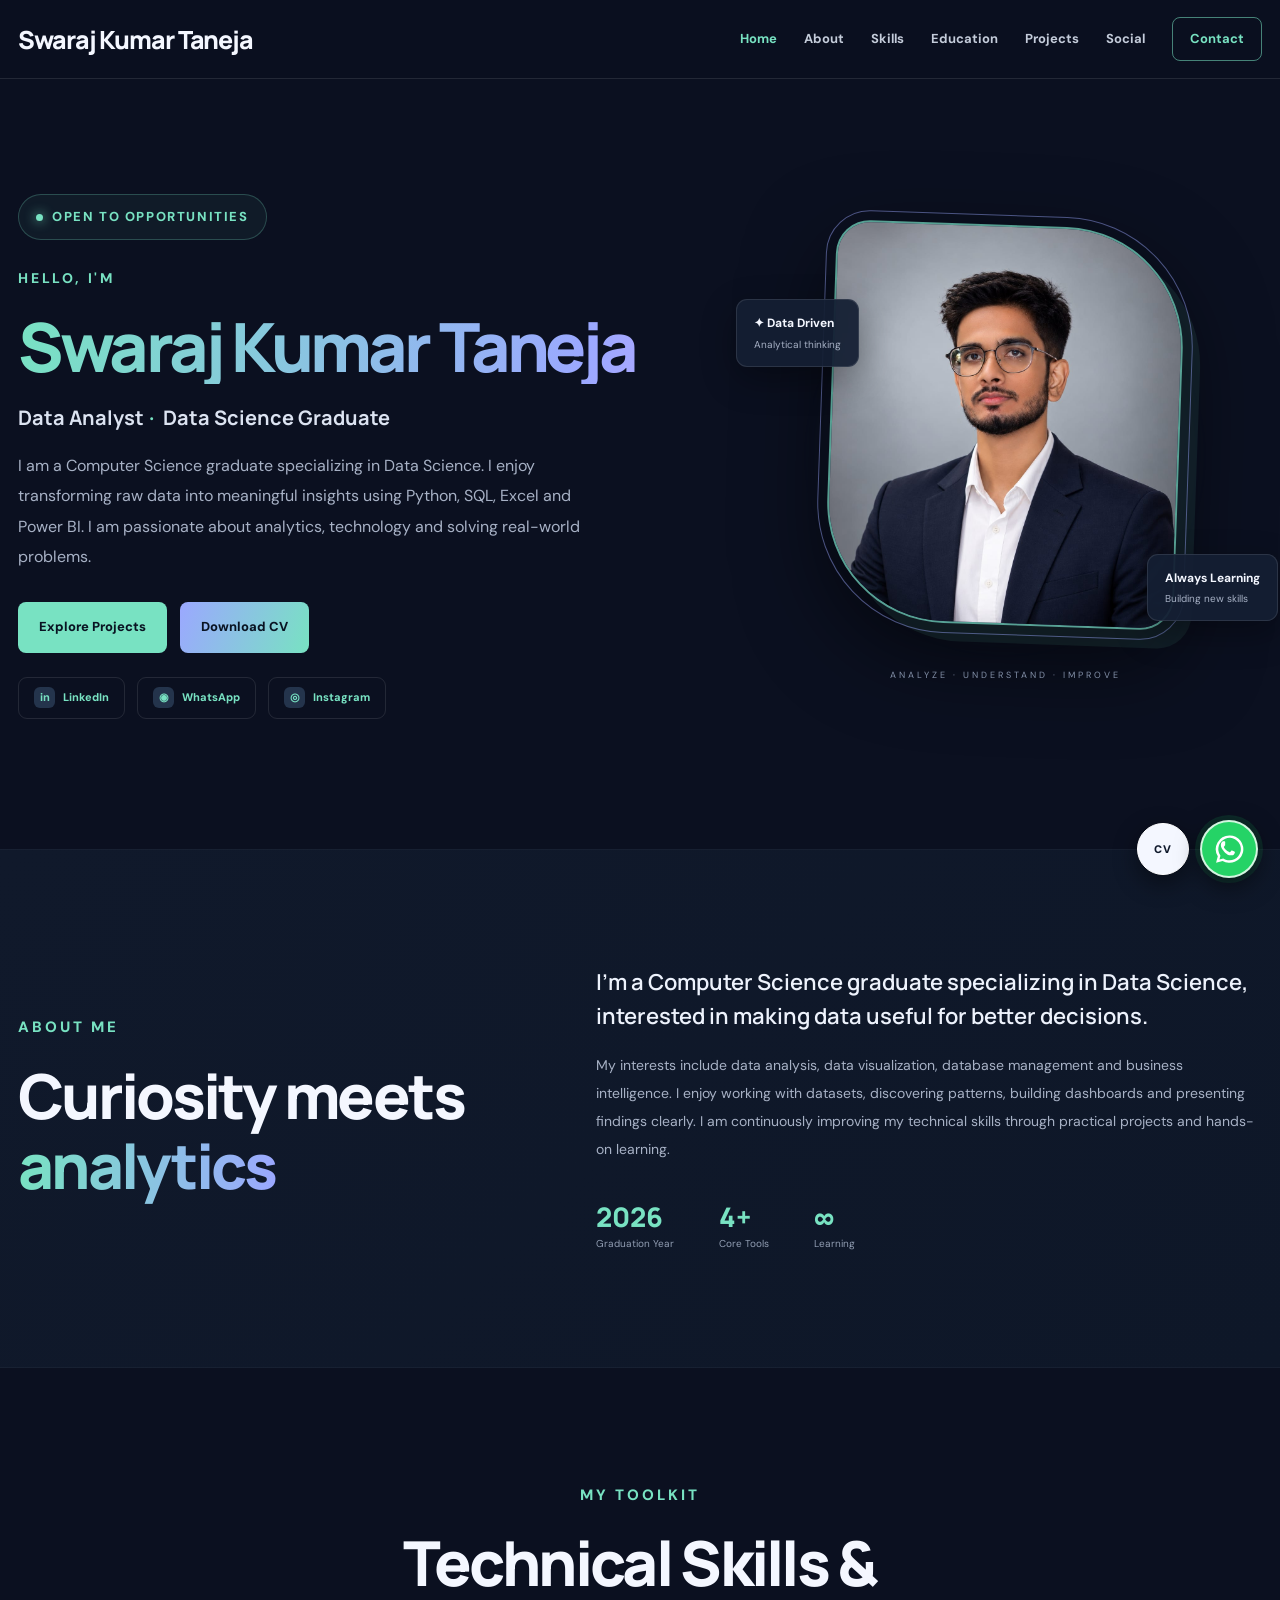
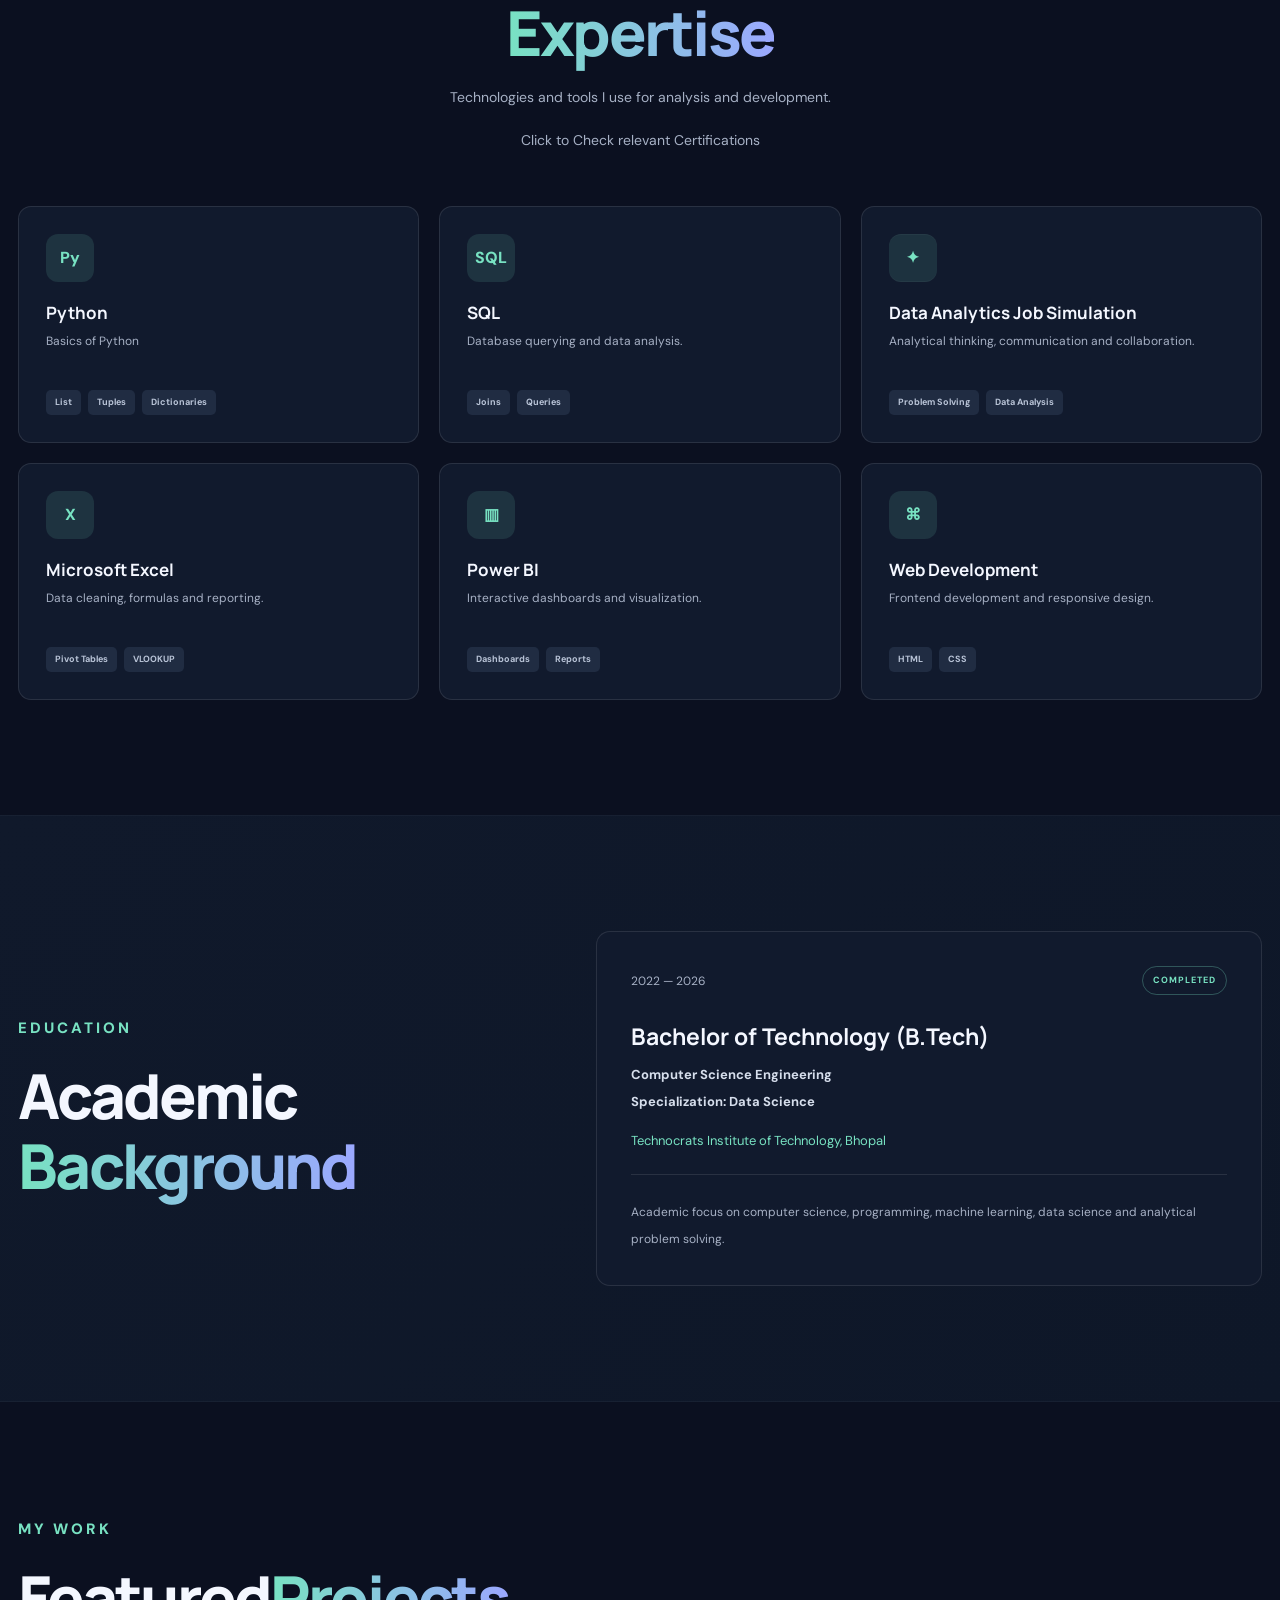
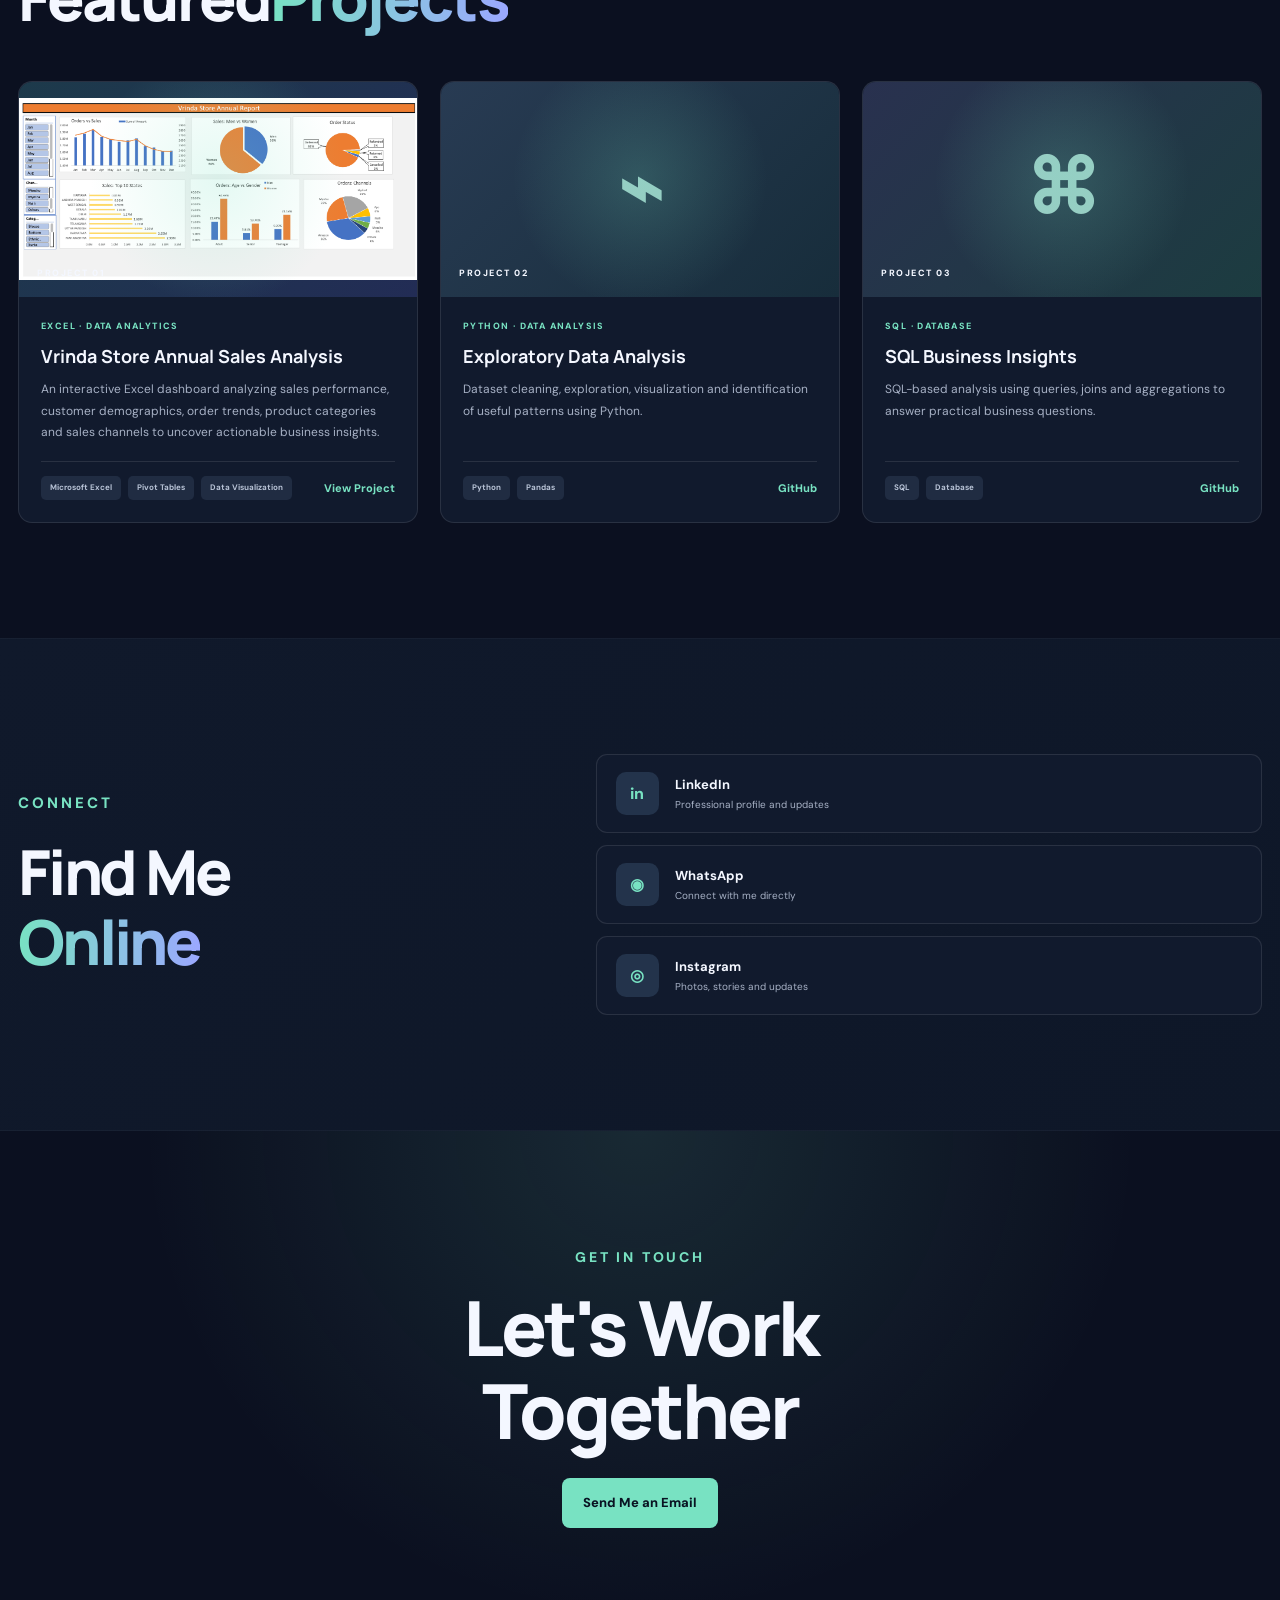
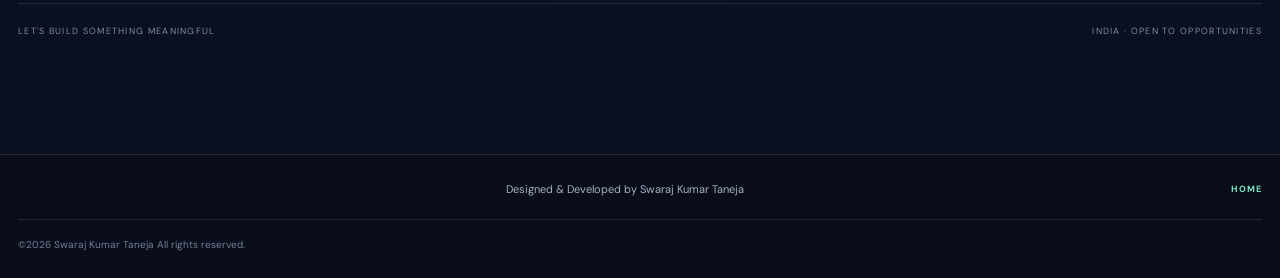
==== commit 3cd41a5b: "[Swaraj]:Updated index file" ====
--- a/index.html
+++ b/index.html
@@ -83,7 +83,6 @@
 
             <div class="hero-buttons">
                 <a href="projects.html" class="btn primary">Explore Projects</a>
-                <a href="contact.html" class="btn secondary">Contact Me</a>
                 <a href="assets/Swaraj-Kumar-Taneja-CV.pdf" class="btn cv-btn" download>
                     Download CV
                 </a>
@@ -113,12 +112,12 @@
                 </a>
 
                 <a
-                        class="social-pill email-pill"
-                        href="mailto:swaraj97713473431@gmail.com"
-                        aria-label="Email"
-                >
-                    <span class="mini-brand">@</span>
-                    Email
+                        class="social-pill instagram-pill"
+                        href="https://www.instagram.com/swaraj._.0001"
+                        aria-label="Instagram"
+                >
+                    <span class="mini-brand">◎</span>
+                    Instagram
                 </a>
             </div>
         </div>
